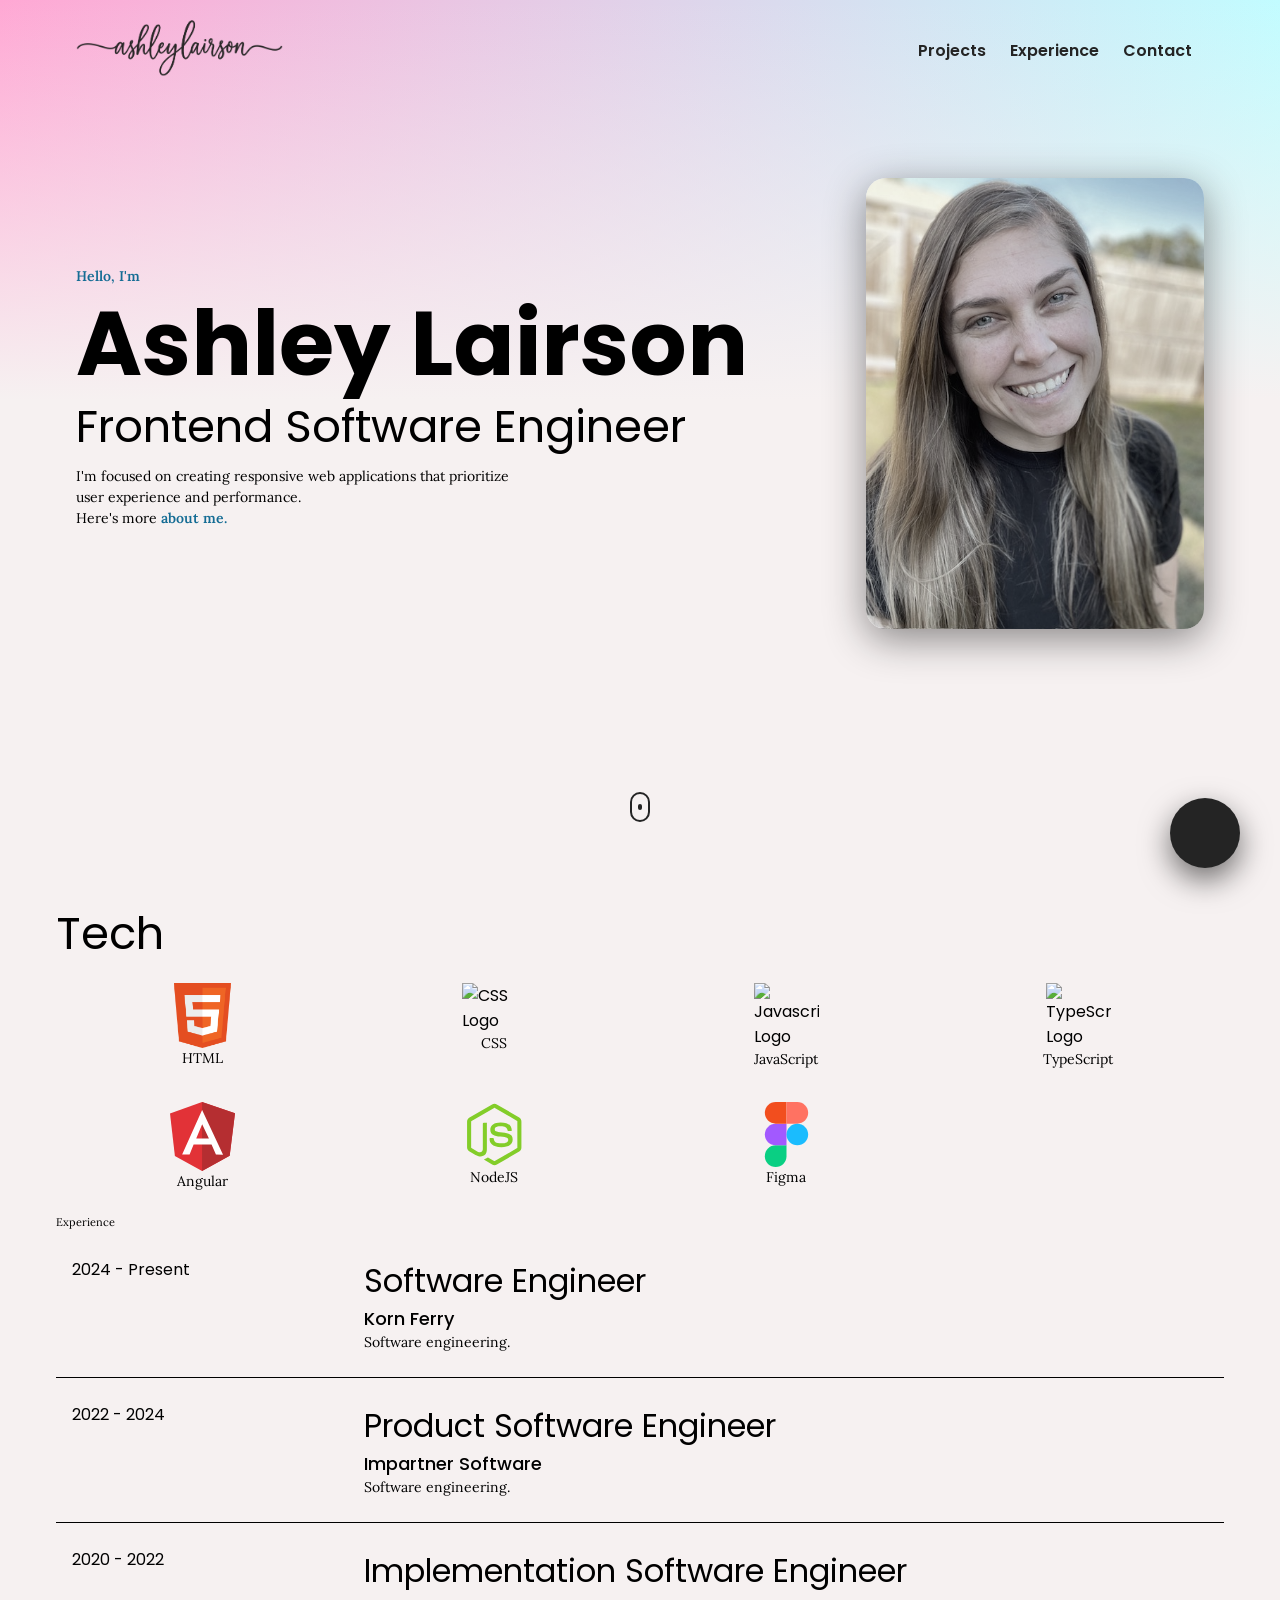
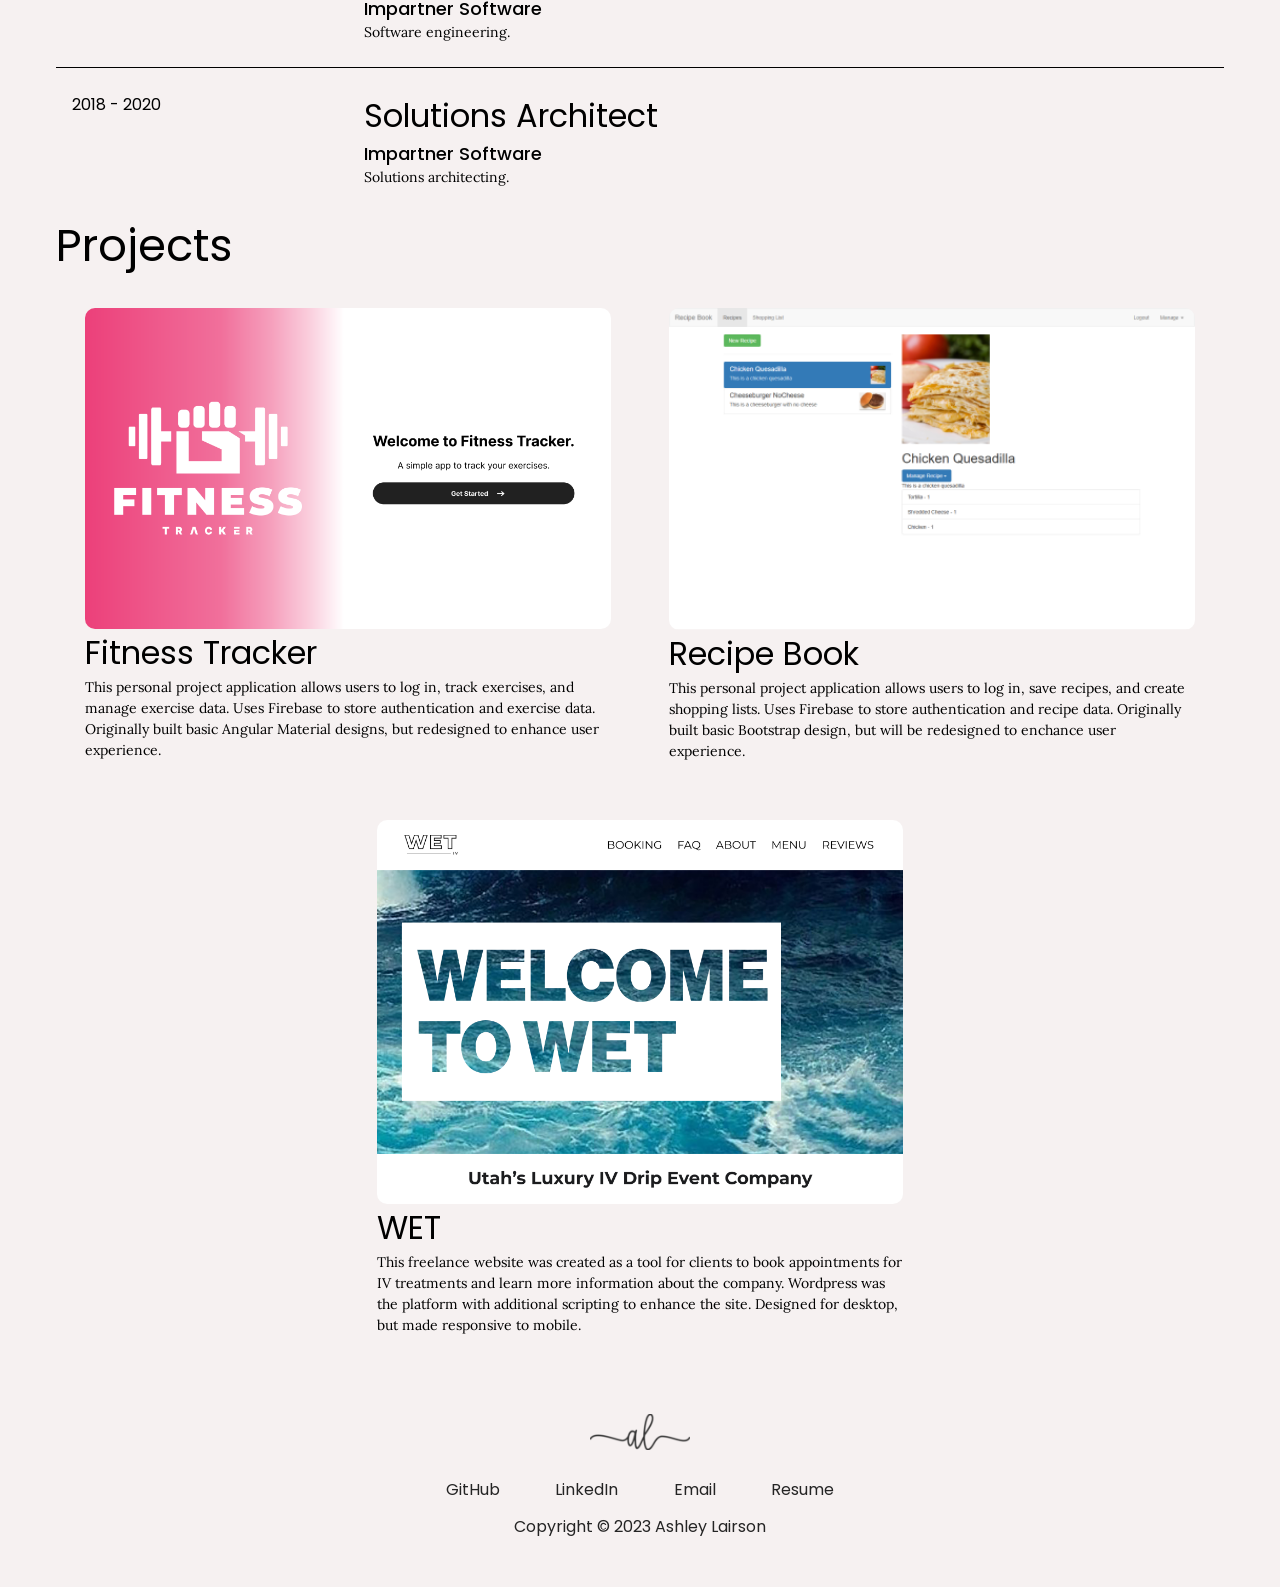
==== index.html @ d8cf0878 "begin portfolio uplift" ====
<!doctype html>
<html lang="en">
  <head>
    <meta charset="UTF-8" />
    <meta name="viewport" content="width=device-width, initial-scale=1.0" />
    <title>Ashley Lairson</title>
    <link rel="stylesheet" href="./styles.css" />
    <link
      rel="stylesheet"
      href="https://unicons.iconscout.com/release/v4.0.8/css/line.css"
    />
    <script
      src="https://kit.fontawesome.com/2bf2d89947.js"
      crossorigin="anonymous"
    ></script>
    <script
      type="text/javascript"
      src="https://cdn.jsdelivr.net/npm/@emailjs/browser@3/dist/email.min.js"
    ></script>
    <script type="text/javascript">
      (function () {
        emailjs.init("33LRvUt1rwZS7izvI");
      })();
    </script>
  </head>
  <body>
    <main>
      <div class="header-gradient">
        <section id="landing-page">
          <nav>
            <figure>
              <img id="personal-logo" src="./assets/ashleylairson.png" alt="" />
            </figure>
            <ul class="nav__link--list">
              <li class="nav__link">
                <a
                  href="#projects"
                  class="nav__link--anchor link__hover-effect link__hover-effect--black"
                  >Projects</a
                >
              </li>
              <li class="nav__link">
                <a
                  href="#experience"
                  class="nav__link--anchor link__hover-effect link__hover-effect--black"
                  >Experience</a
                >
              </li>
              <li class="nav__link">
                <a
                  onclick="toggleModal()"
                  class="nav__link--anchor link__hover-effect link__hover-effect--black"
                  >Contact</a
                >
              </li>
            </ul>
          </nav>
          <header class="header">
            <div class="header__content">
              <span class="pretitle blue">Hello, I'm</span>
              <h1 class="title">Ashley Lairson</h1>
              <h2 class="posttitle">Frontend Software Engineer</h2>
              <p class="header__para">
                I'm focused on creating responsive web applications that
                prioritize user experience and performance.
                <br />
                Here's more
                <span class="blue click" onclick="toggleModal()"
                  >about me.</span
                >
              </p>
              <div class="social__list">
                <a
                  href="https://www.linkedin.com/in/ashley-lairson-8b297965/"
                  class="social__link click"
                  target="_blank"
                >
                  <i class="fab fa-linkedin-in"></i>
                </a>
                <a
                  href="https://github.com/ashlair"
                  class="social__link click"
                  target="_blank"
                >
                  <i class="fab fa-github"></i>
                </a>
                <a
                  href="./assets/resume.pdf"
                  class="social__link click"
                  target="_blank"
                >
                  <i class="fas fa-file-pdf"></i>
                </a>
              </div>
            </div>
            <div class="header__picture">
              <img src="./assets/me.jpg" class="responsive" alt="" />
            </div>
          </header>
          <a href="#">
            <button class="mail__btn click" onclick="toggleModal()">
              <i class="fas fa-envelope"></i>
            </button>
          </a>
          <a href="#projects" class="scroll">
            <div class="scroll__icon click"></div>
          </a>
          <div class="modal">
            <div class="modal__half modal__about">
              <h3 class="modal__title modal__title--about">
                Here's a bit about me
              </h3>
              <h4 class="modal__sub-title modal__sub-title--about">
                Frontend Software Engineer
              </h4>
              <p class="modal__para">
                I am <b class="blue">passionate</b> about creating responsive
                web applications that prioritize
                <b class="blue">user experience</b> and
                <b class="blue">performance</b>.
                <br />
                With a keen understanding of the current web standards and
                practices, I aim to deliver solutions that not only meet but
                <b class="blue">exceed</b> user expectations, ensuring a
                <b class="blue">meaningful</b> digital impact.
              </p>
              <div id="languageContainer" class="language__list"></div>
            </div>
            <div class="modal__half modal__contact">
              <i
                class="fas fa-times modal__exit click"
                onclick="toggleModal()"
              ></i>
              <h3 class="modal__title modal__title--contact">
                Let's have a chat!
              </h3>
              <h4 class="modal__sub-title modal__sub-title--contact">
                I'm currently open to new opportunities.
              </h4>
              <form id="contact__form" onsubmit="contact(event)">
                <div class="form__item">
                  <label class="form__item--label">Name</label>
                  <input class="input" type="text" name="user_name" id="" />
                </div>
                <div class="form__item">
                  <label class="form__item--label">Email</label>
                  <input class="input" type="email" name="user_email" id="" />
                </div>
                <div class="form__item">
                  <label class="form__item--label">Message</label>
                  <textarea class="input" type="text" name="message" id="">
  Write your message</textarea
                  >
                </div>
                <button type="submit" id="contact__submit" class="form__submit">
                  Send
                </button>
              </form>
              <div class="modal__overlay modal__overlay--loading">
                <i class="fas fa-spinner"></i>
              </div>
              <div class="modal__overlay modal__overlay--success">
                Thanks for the message! Looking forward to speaking to you soon.
              </div>
            </div>
          </div>
        </section>
      </div>
        <section id="tech-stack">
          <h2>Tech</h2>
          <div id="tech-grid"></div>
        </section>
        <section id="experience">
          <span class="eyebrow">Experience</span>
          <div id="experience-grid"></div>
        </section>
        <section id="projects">
          <h2>Projects</h2>
          <div id="project-grid"></div>
        </section>
      </div>
    </main>
    <footer>
      <div class="row footer__row">
        <a href="#" class="footer__anchor">
          <figure class="footer__logo">
            <img src="./assets/logo.svg" class="footer__logo--img" alt="" />
          </figure>
          <span class="footer__logo--popper">
            Top
            <i class="fas fa-arrow-up"></i>
          </span>
        </a>
        <div class="footer__social--list">
          <a
            href="https://github.com/ashlair"
            class="footer__social--link link__hover-effect link__hover-effect--black"
            target="_blank"
            >GitHub</a
          >
          <a
            href="https://www.linkedin.com/in/ashley-lairson-8b297965/"
            class="footer__social--link link__hover-effect link__hover-effect--black"
            target="_blank"
            >LinkedIn</a
          >
          <a
            href="mailto:ashleylairson@gmail.com"
            class="footer__social--link link__hover-effect link__hover-effect--black"
            target="_blank"
            >Email</a
          >
          <a
            href="./assets/resume.pdf"
            class="footer__social--link link__hover-effect link__hover-effect--black"
            target="_blank"
            >Resume</a
          >
        </div>
        <div class="footer__copyright">Copyright © 2023 Ashley Lairson</div>
      </div>
    </footer>
    <script src="./index.js"></script>
  </body>
</html>
---- styles.css ----
@import url("https://fonts.googleapis.com/css2?family=Poppins:wght@400;500;600;700&display=swap");
@import url("https://fonts.googleapis.com/css2?family=IBM+Plex+Serif:ital,wght@0,100;0,200;0,300;0,400;0,500;0,600;0,700;1,100;1,200;1,300;1,400;1,500;1,600;1,700&family=Lora:ital,wght@0,400..700;1,400..700&display=swap");

body {
  width: 100%;
  max-width: 1200px;
  min-height: 100vh;
  margin: 0 auto;

  /* Keeps the gradient fixed in the viewport so it doesn't stretch or break when scrolling */
  background-attachment: fixed;
  /* Set the width to 100% and the height to your specific value (e.g., 400px) */
  background-size:
    100% 400px,
    100% 400px;

  /* Prevents the gradient from tiling/repeating down the page */
  background-repeat: no-repeat;
}

main {
  margin: 0 16px;
}

* {
  font-family: "Poppins", sans-serif;
  padding: 0;
  margin: 0;
  box-sizing: border-box;
}

html {
  scroll-behavior: smooth;
}

li {
  list-style: none;
}

h1 {
  font-size: clamp(40px, 7vw, 96px);
}

h2 {
  font-size: clamp(32px, 3.5vw, 48px);
  font-weight: 400;
}

h3 {
  font-size: clamp(24px, 2.5vw, 40px);
  font-weight: 400;
}

h4 {
  font-size: clamp(18px, 1vw, 32px);
  font-weight: 500;
}

p,
span {
  font-family: "Lora", serif;
  line-height: 1.5;
  font-size: clamp(14px, 1vw, 18px);

  &.eyebrow {
    font-size: 11px;
  }
}

a {
  text-decoration: none;
  position: relative;
  transition: opacity 300ms ease;
}

button {
  cursor: pointer;
}

input,
textarea {
  width: 100%;
  background-color: #242424;
  color: #fff;
  outline: none;
  border: 2px solid #c0c4cc;
  border-top: none;
  border-left: none;
  border-right: none;
  height: 40px;
  transition: all 300ms ease;
}

input:hover,
textarea:hover {
  border-color: #dcdfe6;
}

input:focus,
textarea:focus {
  border-color: #146c94;
}

textarea {
  resize: vertical;
  height: 100px;
  margin-top: 8px;
}

label {
  font-size: 14px;
  font-weight: 700;
}

.responsive {
  width: 100%;
  height: auto;
}

/* .header-gradient {
  display: block;
  width: 100%;
  height: 25%;
  background: linear-gradient(to right, blue, green);
  -webkit-mask-image: linear-gradient(
    to bottom,
    rgba(0, 0, 0, 1) 0%,
    rgba(0, 0, 0, 0) 100%
  );
  mask-image: linear-gradient(
    to bottom,
    rgba(0, 0, 0, 1) 0%,
    rgba(0, 0, 0, 0) 100%
  );
} */

.link__hover-effect:after {
  content: "";
  position: absolute;
  height: 3px;
  width: 0;
  bottom: -3px;
  right: 0;
  transition: all 300ms ease;
}

.link__hover-effect--white:after {
  background-color: #fff;
}

.link__hover-effect--black:after {
  background-color: #000;
}

.link__hover-effect:hover:after {
  width: 100%;
  left: 0;
}

nav,
.scroll,
.header {
  opacity: 1;
  visibility: visible;
  transition: all 600ms 400ms;
}

.modal--open nav,
.modal--open .scroll,
.modal--open .header,
.modal--open #projects,
.modal--open footer {
  opacity: 0;
  visibility: hidden;
  transition: all 400ms;
}

.flex {
  display: flex;
}

.flex-1 {
  flex: 1;
}

.container {
  padding: 50px 0;
}

.section__title {
  margin-bottom: 60px;
}

.click {
  transition: all 300ms ease;
  cursor: pointer;
}

.click:hover {
  transform: scale(1.1);
}

.click:active {
  transform: scale(0.8);
}

.pretitle {
  text-align: left;
  line-height: 1;
}

.title {
  text-align: left;
  line-height: 1;
}

.posttitle {
  text-align: left;
  line-height: 1;
  filter: brightness(80%);
}

.blue {
  font-weight: 600;
  color: #146c94;
}

/* LANDING PAGE */

#landing-page {
  min-height: 100vh;
  display: flex;
  flex-direction: column;
  padding: 0 20px;
}

.header {
  display: flex;
  margin: auto 0;
  z-index: 1;
}

.header__para,
.header__para > span {
  max-width: 450px;
}

.header__content {
  display: flex;
  flex-direction: column;
  justify-content: center;
  gap: 16px;
  width: 70%;
}

.header__picture {
  width: 30%;
  filter: grayscale(60%);
  align-content: center;
}

.header__picture > img {
  border-radius: 20px;
  box-shadow: 0 10px 40px rgba(0, 0, 0, 0.45);
}

.social__list {
  display: flex;
  gap: 16px;
}

.social__link {
  color: #146c94;
  font-size: 18px;
}

.mail__btn {
  width: 70px;
  height: 70px;
  font-size: 32px;
  border-radius: 50%;
  border: none;
  background-color: #242424;
  color: #fff;
  position: fixed;
  bottom: 32px;
  right: 40px;
  z-index: 100;
  box-shadow: 0 12px 30px 0 rgb(0, 0, 0, 0.55);
}

.scroll {
  display: flex;
  justify-content: center;
  align-items: flex-end;
  margin: auto;
}

.scroll__icon {
  width: 20px;
  height: 30px;
  border: 2px solid #242424;
  border-radius: 24px;
  display: flex;
  align-items: center;
  justify-content: center;
}

.scroll__icon:after {
  content: "";
  width: 4px;
  height: 6px;
  background-color: #242424;
  border-radius: 2px;
  animation: scroll 1000ms infinite alternate-reverse;
}

@keyframes scroll {
  0% {
    transform: translateY(3px);
  }
  100% {
    transform: translateY(-3px);
  }
}

/* NAVIGATION BAR */

nav {
  display: flex;
  justify-content: space-between;
  align-items: center;
  height: 100px;
}

#personal-logo {
  width: auto;
  height: 75px;
}

.nav__link {
  margin: 0 12px;
}

.nav__link--list {
  display: flex;
}

.nav__link--anchor {
  font-size: 16px;
  color: #242424;
  font-weight: 600;
}

.fa-adjust {
  font-size: 20px;
}

/* MODAL */

.modal {
  position: absolute;
  top: 50%;
  left: 50%;
  transform: translate(-50%, -50%);
  width: 90%;
  max-width: 1100px;
  height: 700px;
  border-radius: 20px;
  overflow: hidden;
  display: flex;
  visibility: hidden;
  z-index: -1;
  transition:
    visibility 1s,
    z-index 1s,
    box-shadow 0.5s ease;
}

.modal--open .modal {
  z-index: 60;
  box-shadow: 0 20px 80px 0 rgba(0, 0, 0, 0.55);
  visibility: visible;
}

.modal__half {
  width: 50%;
  padding: 40px 72px;
  display: flex;
  flex-direction: column;
  justify-content: center;
  position: relative;
  transition: all 300ms ease-in;
}

.modal--open .modal__about,
.modal--open .modal__contact {
  transform: translateX(0%);
}

.modal__about {
  background-color: #f6f1f1;
  transform: translateX(-110%);
}

.modal__contact {
  background-color: #242424;
  color: #fff;
  transform: translateX(110%);
}

.modal__title {
  font-size: 26px;
}

.modal__sub-title {
  margin: 12px 0 24px 0;
  font-size: 14px;
}

.modal__para {
  margin-bottom: 12px;
  line-height: 1.75;
}

.form__item {
  margin-bottom: 20px;
}

.form__submit {
  background-color: #146c94;
  border: 2px solid #146c94;
  color: #fff;
  font-size: 20px;
  font-weight: 700;
  width: 100%;
  max-width: 240px;
  padding: 8px 20px;
  transition: all 300ms ease;
}

.form__submit:hover {
  border-color: #fff;
  background-color: transparent;
}

.form__submit:active {
  border-color: #146c94;
  color: #146c94;
}

.modal__overlay {
  position: absolute;
  top: 0;
  left: 0;
  width: 100%;
  height: 100%;
  display: none;
  align-items: center;
  justify-content: center;
  z-index: -1;
}

.modal__overlay--loading {
  background-color: #242424;
  font-size: 80px;
}

.modal__overlay--success {
  background-color: #4bb543;
  font-size: 40px;
  font-weight: 700;
  text-align: center;
  padding: 28px;
}

.modal__overlay--visible {
  z-index: 1;
  display: flex;
}

.fa-spinner {
  animation: spinner 750ms infinite linear;
}

@keyframes spinner {
  0% {
    transform: rotate(0);
  }
  100% {
    transform: rotate(360deg);
  }
}

.modal__exit {
  position: absolute;
  top: 30px;
  right: 40px;
  color: #fff;
  font-size: 36px;
  z-index: 100;
}

/* TECH STACK */
#tech-grid {
  display: flex;
  flex-wrap: wrap;

  > figure {
    > img {
      width: 25%;
    }
  }
}

/* EXPERIENCE */
#experience-grid {
  > div {
    display: grid;
    grid-template-columns: 1fr 3fr;
    border-bottom: 1px solid #000;
    padding: 24px 0;

    &:last-child {
      border-bottom: none;
    }

    > #experience-dates {
      display: flex;
      margin: 0 16px;
    }

    > #experience-text {
      margin: 0 16px;
    }
  }
}

/* PROJECTS */
#project-grid {
  display: flex;
  flex-wrap: wrap;

  > div {
    display: flex;
    flex-wrap: wrap;
    width: 45%;
    margin: 2.5% auto;
    > img {
      width: 100%;
      border-radius: 10px;
    }
  }
}

/* LANGUAGES */

.language {
  width: 25%;
  padding: 16px;
  position: relative;
  display: flex;
  flex-direction: column;
  align-items: center;
  transition: all 300ms ease;
}

.language:hover {
  filter: brightness(80%);
  transform: scale(0.9);
}

/*classes not in use, saving for styles
.language__name {
  position: absolute;
  bottom: -10px;
  transform: scale(0);
  transition: all 300ms ease;
}
.language:hover .language__name {
  transform: scale(1);
}

/* PROJECTS */
/*
#projects {
  padding: 0 20px;
}

.project__list {
  display: flex;
  flex-wrap: wrap;
  justify-content: space-between;
}

.project {
  width: 47%;
  margin-bottom: 64px;
}

.project:last-child {
  margin-bottom: 1%;
}

.project__img {
  width: 100%;
  transition: all 500ms ease;
  max-height: 319px;
}

.project__wrapper {
  display: flex;
  box-shadow: 0 10px 40px rgba(0, 0, 0, 0.45);
  border-radius: 20px;
  overflow: hidden;
  position: relative;
}

.project__wrapper:before {
  content: "";
  position: absolute;
  top: 0;
  left: 0;
  height: 100%;
  width: 100%;
  background-color: #1c1d25;
  opacity: 0;
  transition: opacity 450ms ease;
  z-index: 2;
  transform: translateY(100%);
}

.project:hover .project__wrapper:before {
  transform: translateY(0);
  opacity: 0.8;
}

.project:hover .project__img {
  transform: scale(1.07);
  filter: blur(5px);
}

.project:hover .project__description {
  opacity: 1;
  transform: translateY(-50%);
}

.project__description {
  position: absolute;
  top: 50%;
  left: 0;
  transform: translateY(100%);
  max-width: 550px;
  padding: 0 30px;
  z-index: 3;
  opacity: 0;
  transition:
    transform 450ms,
    opacity 300ms;
}

.project__description--para {
  margin: 16px 0;
}

.project__description--links {
  font-size: clamp(14px, 1.5vw, 18px);
  display: flex;
  gap: 16px;
}

.project__description--title,
.project__description--sub-title,
.project__description--para,
.project__description--link {
  text-align: left;
  color: #fff;
}

/* FOOTER */

footer {
  position: relative;
}

.footer__social--list {
  width: 100%;
  max-width: 500px;
  display: flex;
  justify-content: space-evenly;
  margin-bottom: 1%;
}

.footer__row {
  display: flex;
  flex-direction: column;
  align-items: center;
  justify-content: center;
  padding: 4% 0;
}

.footer__logo--img {
  width: 100px;
  height: auto;
}

.footer__social--link,
.footer__copyright,
.footer__logo--popper {
  color: #242424;
}

.footer__logo--popper {
  position: absolute;
  right: 0;
  top: 30px;
  font-weight: 700;
  opacity: 0;
  transition: all 300ms ease;
}

.footer__anchor {
  position: relative;
  margin-bottom: 20px;
}

.footer__anchor:hover .footer__logo--popper {
  transform: translateX(60px);
  opacity: 1;
}

@media (prefers-color-scheme: light) {
  body {
    background-image:
      linear-gradient(
        to bottom,
        rgba(246, 241, 241, 0) 0%,
        rgba(246, 241, 241, 1) 100%
      ),
      linear-gradient(to right, #ffa8d4, #c2fcff);
    background-color: #f6f1f1;
  }
}

@media (prefers-color-scheme: dark) {
  body {
    background-image:
      linear-gradient(
        to bottom,
        rgba(36, 36, 36, 0.5) 0%,
        rgba(36, 36, 36, 1) 100%
      ),
      linear-gradient(to right, #ff007f, #00f2fe);
    background-color: #242424;
    color: white;
  }
  .nav__link--anchor {
    color: white;
  }
  #personal-logo,
  .footer__logo--img {
    filter: invert(1);
  }
  .scroll__icon {
    border-color: white;
  }
  .scroll__icon:after,
  .link__hover-effect--black:after {
    background-color: white;
  }
  .mail__btn {
    background-color: white;
    color: #242424;
  }
  .blue {
    color: #53b9e8;
  }
  .social__link {
    color: #53b9e8;
  }
}

/* Larger tablets */
@media (max-width: 1024px) {
  body {
    max-height: 100vh;
  }
  #landing-page {
    min-height: auto;
  }
  .modal {
    top: 25%;
    left: 5%;
    transform: none;
    height: auto;
  }
  .mail_btn {
    bottom: 50px;
  }
  .scroll {
    display: none;
  }
  .container {
    padding: 1% 0 0 0;
  }
  .section__title {
    margin-bottom: 16px;
  }
  .project {
    width: 47%;
    margin-bottom: 36px;
  }
  .footer__row {
    padding: 1% 0 0 0;
  }
  .footer__anchor {
    margin-bottom: 1%;
  }
  .footer__logo--popper {
    display: none;
  }
}

/* Small phones, tablets, large smart phones */
@media (max-width: 768px) {
  body {
    overflow: hidden;
  }
  nav {
    height: auto;
    padding: 1% 0;
  }
  .modal {
    top: 10%;
  }
  .modal__half {
    padding: 32px;
  }
  .header {
    gap: 16px;
  }
  .header__picture {
    display: flex;
  }
  .project__description--para {
    display: none;
  }
}

/* Small phones */
@media (max-width: 524px) {
  body {
    overflow: auto;
  }
  #personal-logo {
    height: 40px;
  }
  #landing-page {
    margin-bottom: 24px;
  }
  .pretitle,
  .title,
  .posttitle {
    margin-bottom: 8px;
  }
  .header {
    flex-direction: column-reverse;
    align-items: center;
  }
  .header__content {
    width: 100%;
  }
  .header__picture {
    margin-bottom: 16px;
    width: 100%;
  }
  .header__picture > img {
    border-radius: 20px;
    box-shadow: 0 10px 20px rgba(0, 0, 0, 0.45);
  }
  .mail__btn {
    width: 48px;
    height: 48px;
    font-size: 24px;
    bottom: 56px;
    right: 16px;
  }
  .nav__link:first-child {
    display: none;
  }
  .project {
    width: 100%;
    margin-bottom: 24px;
  }
  .project:last-child {
    margin-bottom: 24px;
  }
  .project__wrapper {
    box-shadow: 0 10px 20px rgba(0, 0, 0, 0.45);
  }
  .project__description--para {
    display: none;
  }
  .project__description {
    left: 0;
    padding: 16px;
    width: 100%;
    text-align: center;
  }
  .project__description--sub-title {
    margin-bottom: 8px;
    font-weight: 500;
  }
  .modal__half {
    padding: 40px;
  }
}
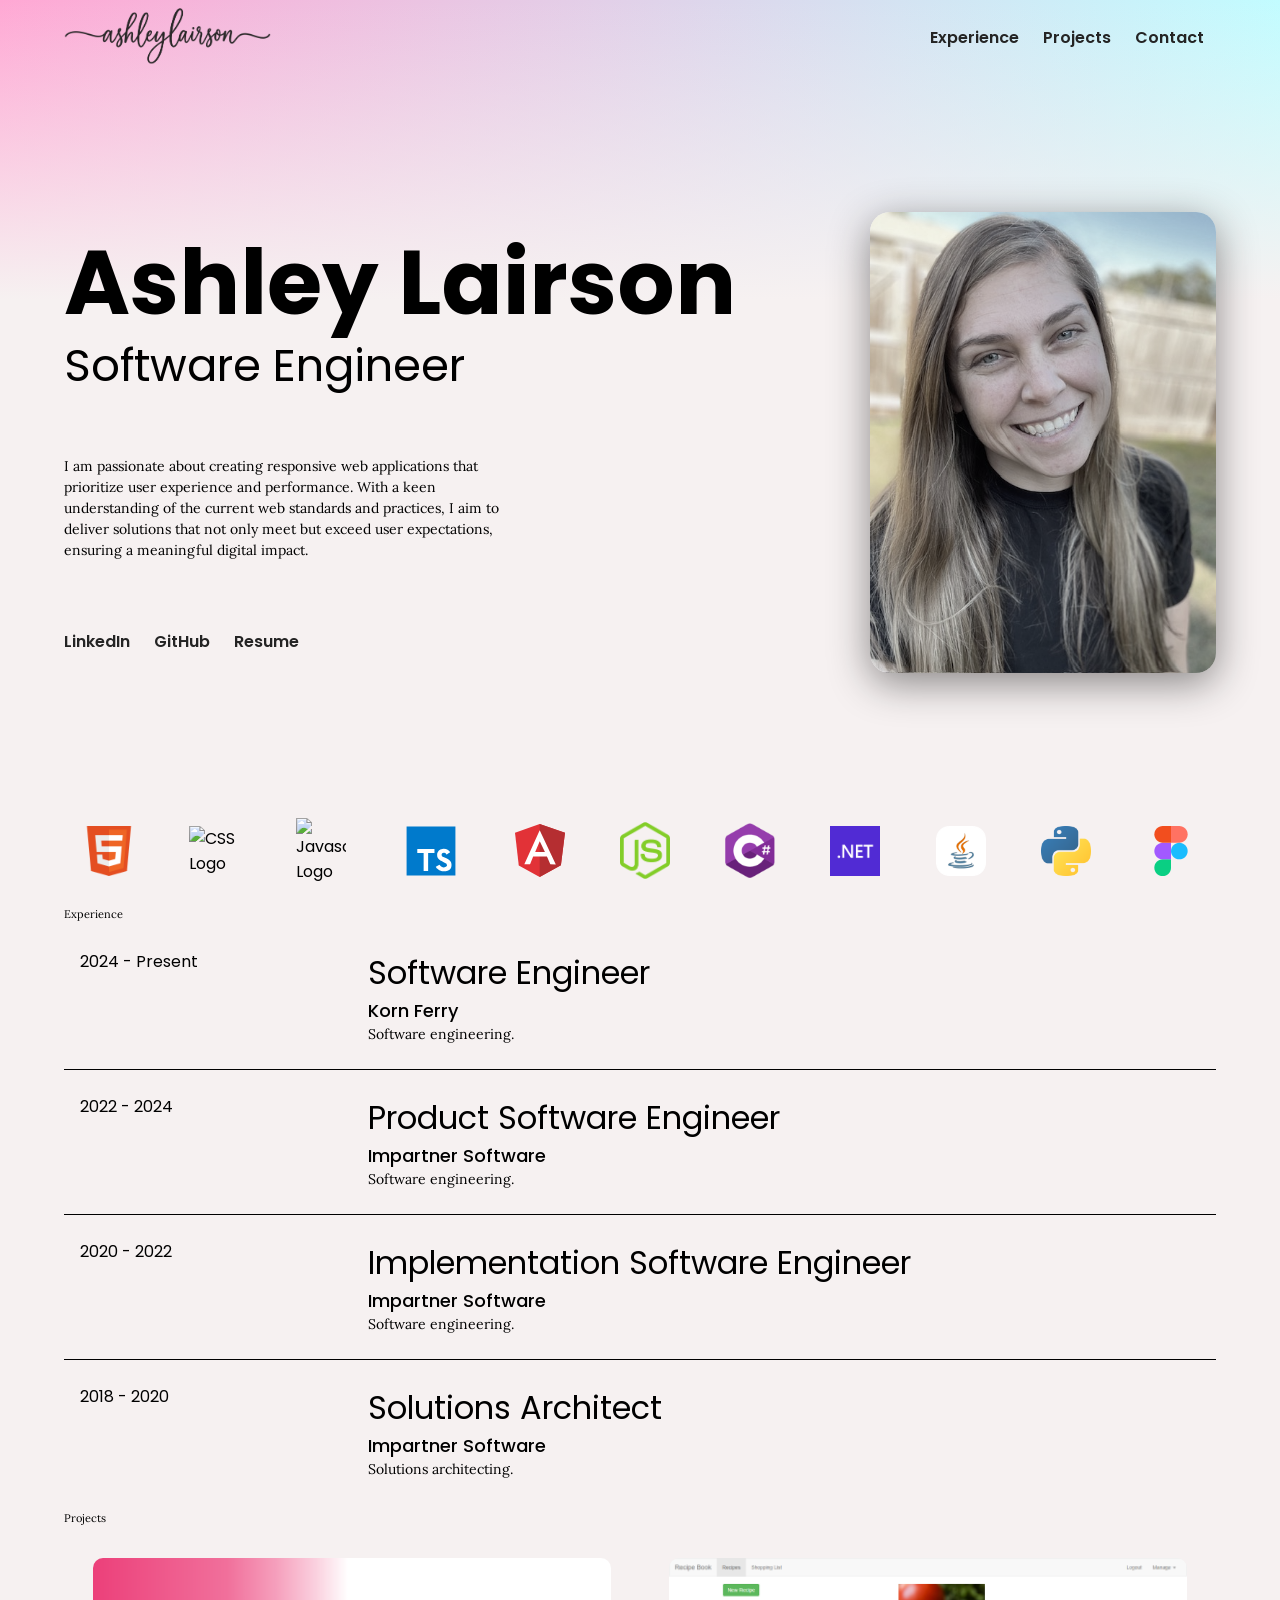
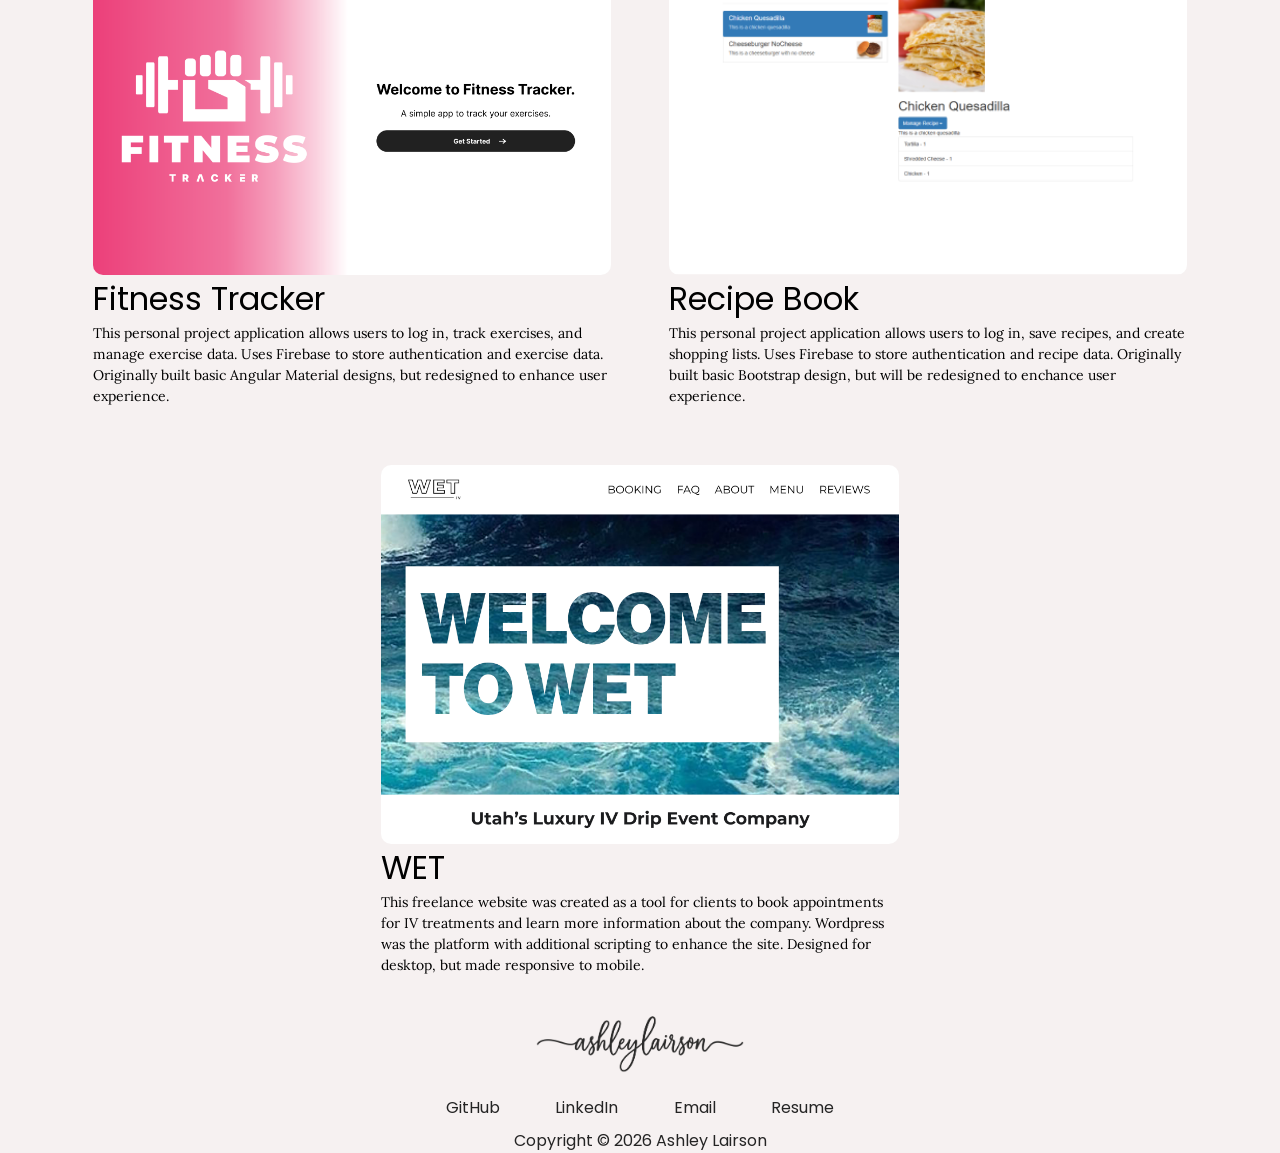
==== commit 6c65756b: "some more changes" ====
--- a/index.html
+++ b/index.html
@@ -34,16 +34,16 @@
             <ul class="nav__link--list">
               <li class="nav__link">
                 <a
+                  href="#experience"
+                  class="nav__link--anchor link__hover-effect link__hover-effect--black"
+                  >Experience</a
+                >
+              </li>
+              <li class="nav__link">
+                <a
                   href="#projects"
                   class="nav__link--anchor link__hover-effect link__hover-effect--black"
                   >Projects</a
-                >
-              </li>
-              <li class="nav__link">
-                <a
-                  href="#experience"
-                  class="nav__link--anchor link__hover-effect link__hover-effect--black"
-                  >Experience</a
                 >
               </li>
               <li class="nav__link">
@@ -57,39 +57,38 @@
           </nav>
           <header class="header">
             <div class="header__content">
-              <span class="pretitle blue">Hello, I'm</span>
-              <h1 class="title">Ashley Lairson</h1>
-              <h2 class="posttitle">Frontend Software Engineer</h2>
+              <div class="header__titles">
+                <h1 class="title">Ashley Lairson</h1>
+                <h2 class="posttitle">Software Engineer</h2>
+              </div>
               <p class="header__para">
-                I'm focused on creating responsive web applications that
-                prioritize user experience and performance.
-                <br />
-                Here's more
-                <span class="blue click" onclick="toggleModal()"
-                  >about me.</span
-                >
+                I am passionate about creating responsive web applications 
+                that prioritize user experience and performance.
+                With a keen understanding of the current web standards 
+                and practices, I aim to deliver solutions that not only meet 
+                but exceed user expectations, ensuring a meaningful digital impact.
               </p>
               <div class="social__list">
                 <a
                   href="https://www.linkedin.com/in/ashley-lairson-8b297965/"
-                  class="social__link click"
+                  class="social__link link__hover-effect link__hover-effect--black click"
                   target="_blank"
                 >
-                  <i class="fab fa-linkedin-in"></i>
+                  LinkedIn
                 </a>
                 <a
                   href="https://github.com/ashlair"
-                  class="social__link click"
+                  class="social__link link__hover-effect link__hover-effect--black click"
                   target="_blank"
                 >
-                  <i class="fab fa-github"></i>
+                  GitHub
                 </a>
                 <a
                   href="./assets/resume.pdf"
-                  class="social__link click"
+                  class="social__link link__hover-effect link__hover-effect--black click"
                   target="_blank"
                 >
-                  <i class="fas fa-file-pdf"></i>
+                  Resume
                 </a>
               </div>
             </div>
@@ -97,14 +96,9 @@
               <img src="./assets/me.jpg" class="responsive" alt="" />
             </div>
           </header>
-          <a href="#">
-            <button class="mail__btn click" onclick="toggleModal()">
-              <i class="fas fa-envelope"></i>
-            </button>
-          </a>
-          <a href="#projects" class="scroll">
-            <div class="scroll__icon click"></div>
-          </a>
+          <div id="tech-stack">
+            <div id="tech-grid"></div>
+          </div>
           <div class="modal">
             <div class="modal__half modal__about">
               <h3 class="modal__title modal__title--about">
@@ -166,16 +160,12 @@
           </div>
         </section>
       </div>
-        <section id="tech-stack">
-          <h2>Tech</h2>
-          <div id="tech-grid"></div>
-        </section>
         <section id="experience">
           <span class="eyebrow">Experience</span>
           <div id="experience-grid"></div>
         </section>
         <section id="projects">
-          <h2>Projects</h2>
+          <span class="eyebrow">Projects</span>
           <div id="project-grid"></div>
         </section>
       </div>
@@ -184,7 +174,7 @@
       <div class="row footer__row">
         <a href="#" class="footer__anchor">
           <figure class="footer__logo">
-            <img src="./assets/logo.svg" class="footer__logo--img" alt="" />
+            <img src="./assets/ashleylairson.png" class="footer__logo--img" alt="" />
           </figure>
           <span class="footer__logo--popper">
             Top
@@ -217,7 +207,7 @@
             >Resume</a
           >
         </div>
-        <div class="footer__copyright">Copyright © 2023 Ashley Lairson</div>
+        <div class="footer__copyright">Copyright © 2026 Ashley Lairson</div>
       </div>
     </footer>
     <script src="./index.js"></script>
--- a/styles.css
+++ b/styles.css
@@ -7,19 +7,16 @@
   min-height: 100vh;
   margin: 0 auto;
 
-  /* Keeps the gradient fixed in the viewport so it doesn't stretch or break when scrolling */
+  /* gradient position*/
   background-attachment: fixed;
-  /* Set the width to 100% and the height to your specific value (e.g., 400px) */
   background-size:
-    100% 400px,
-    100% 400px;
-
-  /* Prevents the gradient from tiling/repeating down the page */
+    100% 300px,
+    100% 300px;
   background-repeat: no-repeat;
 }
 
 main {
-  margin: 0 16px;
+  margin: 0 24px;
 }
 
 * {
@@ -62,7 +59,8 @@
   line-height: 1.5;
   font-size: clamp(14px, 1vw, 18px);
 
-  &.eyebrow {
+  &.eyebrow,
+  &.tech {
     font-size: 11px;
   }
 }
@@ -196,10 +194,6 @@
   cursor: pointer;
 }
 
-.click:hover {
-  transform: scale(1.1);
-}
-
 .click:active {
   transform: scale(0.8);
 }
@@ -231,7 +225,7 @@
   min-height: 100vh;
   display: flex;
   flex-direction: column;
-  padding: 0 20px;
+  gap: 16px;
 }
 
 .header {
@@ -248,9 +242,19 @@
 .header__content {
   display: flex;
   flex-direction: column;
-  justify-content: center;
+  justify-content: space-around;
   gap: 16px;
   width: 70%;
+}
+
+.header__titles {
+  display: flex;
+  flex-direction: column;
+  gap: 16px;
+}
+
+.header__img {
+  width: 600px;
 }
 
 .header__picture {
@@ -266,12 +270,7 @@
 
 .social__list {
   display: flex;
-  gap: 16px;
-}
-
-.social__link {
-  color: #146c94;
-  font-size: 18px;
+  gap: 24px;
 }
 
 .mail__btn {
@@ -330,7 +329,7 @@
   display: flex;
   justify-content: space-between;
   align-items: center;
-  height: 100px;
+  height: 75px;
 }
 
 #personal-logo {
@@ -346,7 +345,8 @@
   display: flex;
 }
 
-.nav__link--anchor {
+.nav__link--anchor,
+.social__link {
   font-size: 16px;
   color: #242424;
   font-weight: 600;
@@ -505,10 +505,36 @@
 #tech-grid {
   display: flex;
   flex-wrap: wrap;
+  justify-content: space-around;
+  gap: 16px;
 
   > figure {
+    display: flex;
+    flex-direction: column;
+    justify-content: center;
+    align-items: center;
+
+    &:hover {
+      filter: brightness(80%);
+      justify-content: space-around;
+
+      > img {
+        transform: scale(0.75);
+      }
+
+      > span {
+        transform: scale(1);
+      }
+    }
+
     > img {
-      width: 25%;
+      width: 50px;
+      transition: all 300ms ease;
+    }
+
+    > span {
+      transform: scale(0);
+      transition: all 300ms ease;
     }
   }
 }
@@ -551,34 +577,6 @@
       border-radius: 10px;
     }
   }
-}
-
-/* LANGUAGES */
-
-.language {
-  width: 25%;
-  padding: 16px;
-  position: relative;
-  display: flex;
-  flex-direction: column;
-  align-items: center;
-  transition: all 300ms ease;
-}
-
-.language:hover {
-  filter: brightness(80%);
-  transform: scale(0.9);
-}
-
-/*classes not in use, saving for styles
-.language__name {
-  position: absolute;
-  bottom: -10px;
-  transform: scale(0);
-  transition: all 300ms ease;
-}
-.language:hover .language__name {
-  transform: scale(1);
 }
 
 /* PROJECTS */
@@ -688,20 +686,18 @@
   max-width: 500px;
   display: flex;
   justify-content: space-evenly;
-  margin-bottom: 1%;
 }
 
 .footer__row {
   display: flex;
   flex-direction: column;
+  gap: 8px;
   align-items: center;
   justify-content: center;
-  padding: 4% 0;
 }
 
 .footer__logo--img {
-  width: 100px;
-  height: auto;
+  height: 75px;
 }
 
 .footer__social--link,
@@ -721,7 +717,6 @@
 
 .footer__anchor {
   position: relative;
-  margin-bottom: 20px;
 }
 
 .footer__anchor:hover .footer__logo--popper {
@@ -754,39 +749,47 @@
     background-color: #242424;
     color: white;
   }
-  .nav__link--anchor {
+  .nav__link--anchor,
+  .social__link,
+  .footer__social--link,
+  .footer__copyright {
     color: white;
   }
   #personal-logo,
   .footer__logo--img {
     filter: invert(1);
   }
-  .scroll__icon {
-    border-color: white;
-  }
-  .scroll__icon:after,
   .link__hover-effect--black:after {
     background-color: white;
   }
-  .mail__btn {
-    background-color: white;
-    color: #242424;
-  }
-  .blue {
-    color: #53b9e8;
-  }
-  .social__link {
-    color: #53b9e8;
+  #experience-grid {
+    > div {
+      border-bottom: 1px solid rgba(255, 255, 255, 0.45);
+    }
   }
 }
 
 /* Larger tablets */
-@media (max-width: 1024px) {
+@media (max-width: 1032px) {
   body {
     max-height: 100vh;
   }
   #landing-page {
     min-height: auto;
+
+    #tech-grid {
+      > figure {
+        &:hover {
+          > img {
+            transform: scale(0.8);
+          }
+        }
+
+        > img {
+          width: 36px;
+        }
+      }
+    }
   }
   .modal {
     top: 25%;
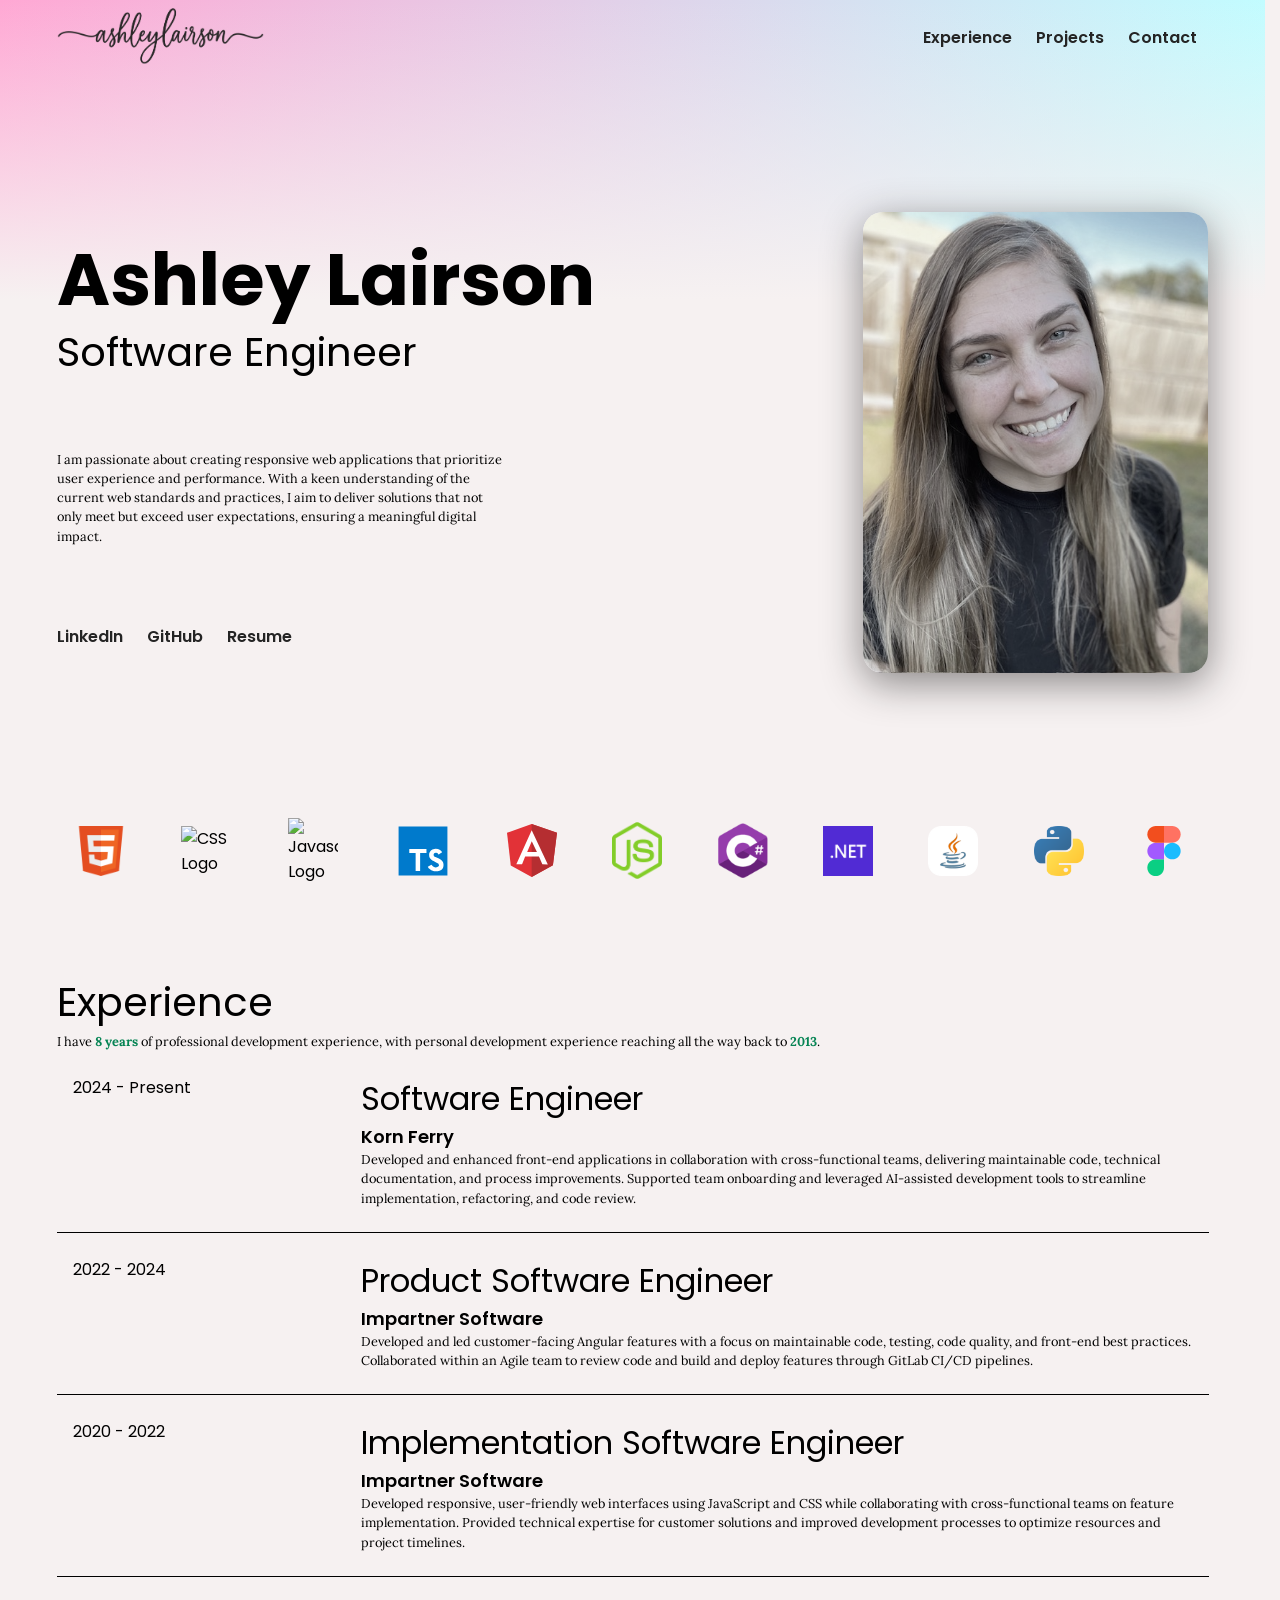
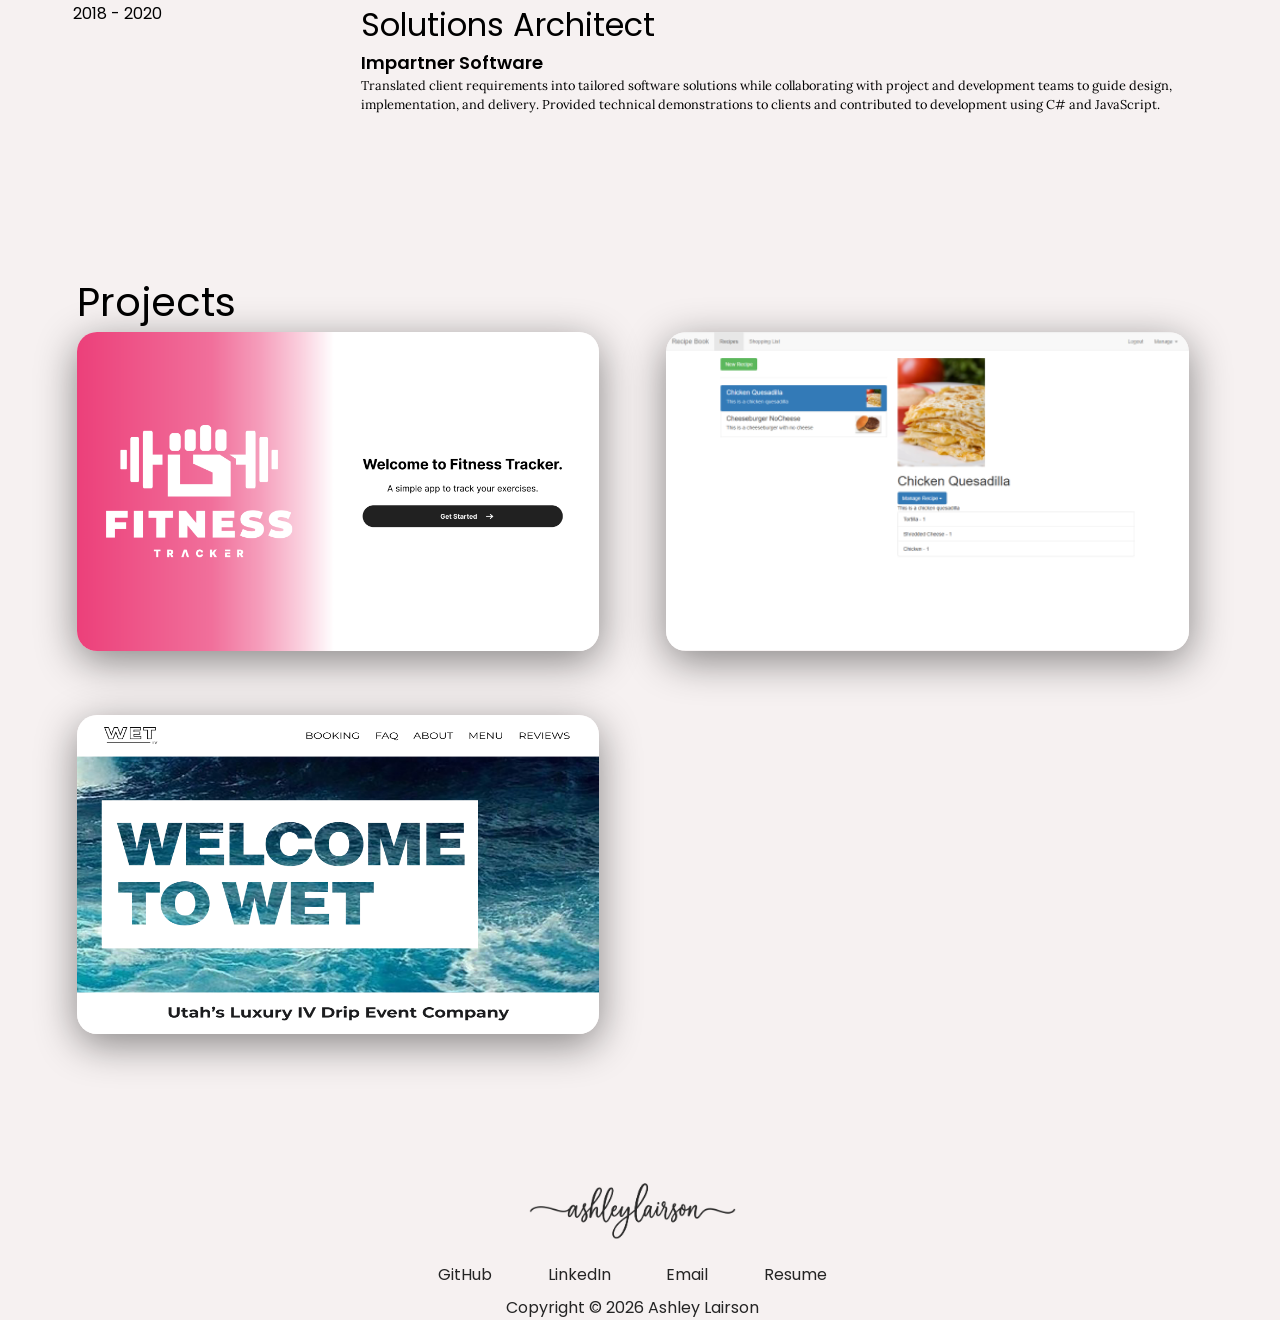
==== commit ed850aba: "finish basic changes" ====
--- a/index.html
+++ b/index.html
@@ -100,27 +100,6 @@
             <div id="tech-grid"></div>
           </div>
           <div class="modal">
-            <div class="modal__half modal__about">
-              <h3 class="modal__title modal__title--about">
-                Here's a bit about me
-              </h3>
-              <h4 class="modal__sub-title modal__sub-title--about">
-                Frontend Software Engineer
-              </h4>
-              <p class="modal__para">
-                I am <b class="blue">passionate</b> about creating responsive
-                web applications that prioritize
-                <b class="blue">user experience</b> and
-                <b class="blue">performance</b>.
-                <br />
-                With a keen understanding of the current web standards and
-                practices, I aim to deliver solutions that not only meet but
-                <b class="blue">exceed</b> user expectations, ensuring a
-                <b class="blue">meaningful</b> digital impact.
-              </p>
-              <div id="languageContainer" class="language__list"></div>
-            </div>
-            <div class="modal__half modal__contact">
               <i
                 class="fas fa-times modal__exit click"
                 onclick="toggleModal()"
@@ -156,17 +135,21 @@
               <div class="modal__overlay modal__overlay--success">
                 Thanks for the message! Looking forward to speaking to you soon.
               </div>
-            </div>
           </div>
         </section>
       </div>
         <section id="experience">
-          <span class="eyebrow">Experience</span>
+          <h2>Experience</h2>
+          <p>
+            I have <span id="years-experience" class="year"></span> of professional
+            development experience, with personal development experience
+            reaching all the way back to <span id="personal-start-year" class="year">2013</span>.
+          </p>
           <div id="experience-grid"></div>
         </section>
         <section id="projects">
-          <span class="eyebrow">Projects</span>
-          <div id="project-grid"></div>
+          <h2>Projects</h2>
+          <div id="project-grid" class="project__list"></div>
         </section>
       </div>
     </main>
@@ -176,10 +159,6 @@
           <figure class="footer__logo">
             <img src="./assets/ashleylairson.png" class="footer__logo--img" alt="" />
           </figure>
-          <span class="footer__logo--popper">
-            Top
-            <i class="fas fa-arrow-up"></i>
-          </span>
         </a>
         <div class="footer__social--list">
           <a
@@ -210,6 +189,14 @@
         <div class="footer__copyright">Copyright © 2026 Ashley Lairson</div>
       </div>
     </footer>
+    <button
+      id="back-to-top"
+      class="back-to-top"
+      aria-label="Back to top"
+      onclick="scrollToTop()"
+    >
+      <i class="fas fa-arrow-up"></i>
+    </button>
     <script src="./index.js"></script>
   </body>
 </html>
--- a/styles.css
+++ b/styles.css
@@ -35,31 +35,30 @@
 }
 
 h1 {
-  font-size: clamp(40px, 7vw, 96px);
+  font-size: clamp(40px, 7vw, 72px);
 }
 
 h2 {
-  font-size: clamp(32px, 3.5vw, 48px);
+  font-size: clamp(32px, 3.5vw, 40px);
   font-weight: 400;
 }
 
 h3 {
-  font-size: clamp(24px, 2.5vw, 40px);
+  font-size: clamp(24px, 2.5vw, 32px);
   font-weight: 400;
 }
 
 h4 {
   font-size: clamp(18px, 1vw, 32px);
-  font-weight: 500;
+  font-weight: 600;
 }
 
 p,
 span {
   font-family: "Lora", serif;
   line-height: 1.5;
-  font-size: clamp(14px, 1vw, 18px);
-
-  &.eyebrow,
+  font-size: clamp(12px, 1vw, 16px);
+
   &.tech {
     font-size: 11px;
   }
@@ -96,7 +95,7 @@
 
 input:focus,
 textarea:focus {
-  border-color: #146c94;
+  border-color: #068454;
 }
 
 textarea {
@@ -114,23 +113,6 @@
   width: 100%;
   height: auto;
 }
-
-/* .header-gradient {
-  display: block;
-  width: 100%;
-  height: 25%;
-  background: linear-gradient(to right, blue, green);
-  -webkit-mask-image: linear-gradient(
-    to bottom,
-    rgba(0, 0, 0, 1) 0%,
-    rgba(0, 0, 0, 0) 100%
-  );
-  mask-image: linear-gradient(
-    to bottom,
-    rgba(0, 0, 0, 1) 0%,
-    rgba(0, 0, 0, 0) 100%
-  );
-} */
 
 .link__hover-effect:after {
   content: "";
@@ -147,7 +129,7 @@
 }
 
 .link__hover-effect--black:after {
-  background-color: #000;
+  background-color: #242424;
 }
 
 .link__hover-effect:hover:after {
@@ -163,14 +145,75 @@
   transition: all 600ms 400ms;
 }
 
-.modal--open nav,
-.modal--open .scroll,
-.modal--open .header,
-.modal--open #projects,
-.modal--open footer {
+/* modal backdrop: fades the whole page behind the modal */
+body::before {
+  content: "";
+  position: fixed;
+  inset: 0;
+  background-color: rgba(28, 29, 37, 0.6);
+  backdrop-filter: blur(4px);
+  z-index: 50;
   opacity: 0;
   visibility: hidden;
-  transition: all 400ms;
+  transition:
+    opacity 400ms ease,
+    visibility 400ms;
+}
+
+.modal--open::before {
+  opacity: 1;
+  visibility: visible;
+}
+
+/* lock page scroll while the modal is open */
+html {
+  scrollbar-gutter: stable;
+}
+
+body.modal--open {
+  overflow: hidden;
+}
+
+/* BACK TO TOP */
+.back-to-top {
+  position: fixed;
+  bottom: calc(24px + env(safe-area-inset-bottom, 0px));
+  right: 24px;
+  width: 44px;
+  height: 44px;
+  display: flex;
+  align-items: center;
+  justify-content: center;
+  font-size: 18px;
+  border: none;
+  border-radius: 50%;
+  background-color: #068454;
+  color: #fff;
+  box-shadow: 0 6px 20px rgba(0, 0, 0, 0.35);
+  cursor: pointer;
+  z-index: 100;
+  opacity: 0;
+  visibility: hidden;
+  transform: translateY(12px);
+  transition:
+    opacity 300ms ease,
+    transform 300ms ease,
+    visibility 300ms;
+}
+
+.back-to-top--visible {
+  opacity: 1;
+  visibility: visible;
+  transform: translateY(0);
+}
+
+.back-to-top:hover {
+  transform: translateY(-3px);
+}
+
+.modal--open .back-to-top {
+  opacity: 0;
+  visibility: hidden;
 }
 
 .flex {
@@ -214,11 +257,6 @@
   filter: brightness(80%);
 }
 
-.blue {
-  font-weight: 600;
-  color: #146c94;
-}
-
 /* LANDING PAGE */
 
 #landing-page {
@@ -271,21 +309,6 @@
 .social__list {
   display: flex;
   gap: 24px;
-}
-
-.mail__btn {
-  width: 70px;
-  height: 70px;
-  font-size: 32px;
-  border-radius: 50%;
-  border: none;
-  background-color: #242424;
-  color: #fff;
-  position: fixed;
-  bottom: 32px;
-  right: 40px;
-  z-index: 100;
-  box-shadow: 0 12px 30px 0 rgb(0, 0, 0, 0.55);
 }
 
 .scroll {
@@ -359,54 +382,37 @@
 /* MODAL */
 
 .modal {
-  position: absolute;
+  position: fixed;
   top: 50%;
   left: 50%;
-  transform: translate(-50%, -50%);
-  width: 90%;
-  max-width: 1100px;
-  height: 700px;
+  transform: translate(-50%, -50%) scale(0.96);
+  width: calc(100% - 32px);
+  max-width: 560px;
+  max-height: calc(100dvh - 48px);
+  padding: 48px clamp(24px, 6vw, 56px);
   border-radius: 20px;
-  overflow: hidden;
-  display: flex;
-  visibility: hidden;
-  z-index: -1;
-  transition:
-    visibility 1s,
-    z-index 1s,
-    box-shadow 0.5s ease;
-}
-
-.modal--open .modal {
-  z-index: 60;
-  box-shadow: 0 20px 80px 0 rgba(0, 0, 0, 0.55);
-  visibility: visible;
-}
-
-.modal__half {
-  width: 50%;
-  padding: 40px 72px;
-  display: flex;
-  flex-direction: column;
-  justify-content: center;
-  position: relative;
-  transition: all 300ms ease-in;
-}
-
-.modal--open .modal__about,
-.modal--open .modal__contact {
-  transform: translateX(0%);
-}
-
-.modal__about {
-  background-color: #f6f1f1;
-  transform: translateX(-110%);
-}
-
-.modal__contact {
   background-color: #242424;
   color: #fff;
-  transform: translateX(110%);
+  overflow-x: hidden;
+  overflow-y: auto;
+  overscroll-behavior: contain;
+  display: flex;
+  flex-direction: column;
+  z-index: 60;
+  opacity: 0;
+  visibility: hidden;
+  transition:
+    opacity 400ms ease,
+    transform 400ms ease,
+    visibility 400ms,
+    box-shadow 0.5s ease;
+}
+
+.modal--open .modal {
+  opacity: 1;
+  visibility: visible;
+  transform: translate(-50%, -50%) scale(1);
+  box-shadow: 0 20px 80px 0 rgba(0, 0, 0, 0.55);
 }
 
 .modal__title {
@@ -418,18 +424,13 @@
   font-size: 14px;
 }
 
-.modal__para {
-  margin-bottom: 12px;
-  line-height: 1.75;
-}
-
 .form__item {
   margin-bottom: 20px;
 }
 
 .form__submit {
-  background-color: #146c94;
-  border: 2px solid #146c94;
+  background-color: #068454;
+  border: 2px solid #068454;
   color: #fff;
   font-size: 20px;
   font-weight: 700;
@@ -445,8 +446,8 @@
 }
 
 .form__submit:active {
-  border-color: #146c94;
-  color: #146c94;
+  border-color: #068454;
+  color: #068454;
 }
 
 .modal__overlay {
@@ -494,10 +495,10 @@
 
 .modal__exit {
   position: absolute;
-  top: 30px;
-  right: 40px;
+  top: 20px;
+  right: 24px;
   color: #fff;
-  font-size: 36px;
+  font-size: 28px;
   z-index: 100;
 }
 
@@ -537,6 +538,15 @@
       transition: all 300ms ease;
     }
   }
+}
+
+/* SECTIONS */
+.header-gradient,
+#experience,
+#projects {
+  min-height: 100vh;
+  min-height: 100dvh;
+  padding-bottom: clamp(48px, 8vh, 96px);
 }
 
 /* EXPERIENCE */
@@ -562,27 +572,15 @@
   }
 }
 
+.year {
+  font-weight: 700;
+  color: #068454;
+}
+
 /* PROJECTS */
-#project-grid {
-  display: flex;
-  flex-wrap: wrap;
-
-  > div {
-    display: flex;
-    flex-wrap: wrap;
-    width: 45%;
-    margin: 2.5% auto;
-    > img {
-      width: 100%;
-      border-radius: 10px;
-    }
-  }
-}
-
-/* PROJECTS */
-/*
+
 #projects {
-  padding: 0 20px;
+  padding-inline: 20px;
 }
 
 .project__list {
@@ -675,6 +673,15 @@
   color: #fff;
 }
 
+.project__description--link {
+  text-align: left;
+  color: #fff;
+
+  &:hover {
+    color: #068454;
+  }
+}
+
 /* FOOTER */
 
 footer {
@@ -760,12 +767,40 @@
     filter: invert(1);
   }
   .link__hover-effect--black:after {
-    background-color: white;
+    background-color: #f7e86d;
+  }
+  input:focus,
+  textarea:focus {
+    border-color: #f7e86d;
+  }
+  .form__submit {
+      color: #242424;
+      background-color: #f7e86d;
+      border: 2px solid #f7e86d;
+
+      &:hover {
+        color: #fff;
+      }
+      &:active {
+        border-color: #f7e86d;
+        color: #f7e86d;
+      }
+  }
+  .back-to-top {
+    background-color: #f7e86d;
+    color: #000;
+  }
+  .year {
+    color: #f7e86d;
   }
   #experience-grid {
     > div {
       border-bottom: 1px solid rgba(255, 255, 255, 0.45);
     }
+  }
+  .project__description--link {
+  &:hover {
+    color: #f7e86d;
   }
 }
 
@@ -791,15 +826,6 @@
       }
     }
   }
-  .modal {
-    top: 25%;
-    left: 5%;
-    transform: none;
-    height: auto;
-  }
-  .mail_btn {
-    bottom: 50px;
-  }
   .scroll {
     display: none;
   }
@@ -833,12 +859,6 @@
     height: auto;
     padding: 1% 0;
   }
-  .modal {
-    top: 10%;
-  }
-  .modal__half {
-    padding: 32px;
-  }
   .header {
     gap: 16px;
   }
@@ -880,13 +900,6 @@
   .header__picture > img {
     border-radius: 20px;
     box-shadow: 0 10px 20px rgba(0, 0, 0, 0.45);
-  }
-  .mail__btn {
-    width: 48px;
-    height: 48px;
-    font-size: 24px;
-    bottom: 56px;
-    right: 16px;
   }
   .nav__link:first-child {
     display: none;
@@ -914,7 +927,4 @@
     margin-bottom: 8px;
     font-weight: 500;
   }
-  .modal__half {
-    padding: 40px;
-  }
-}
+}
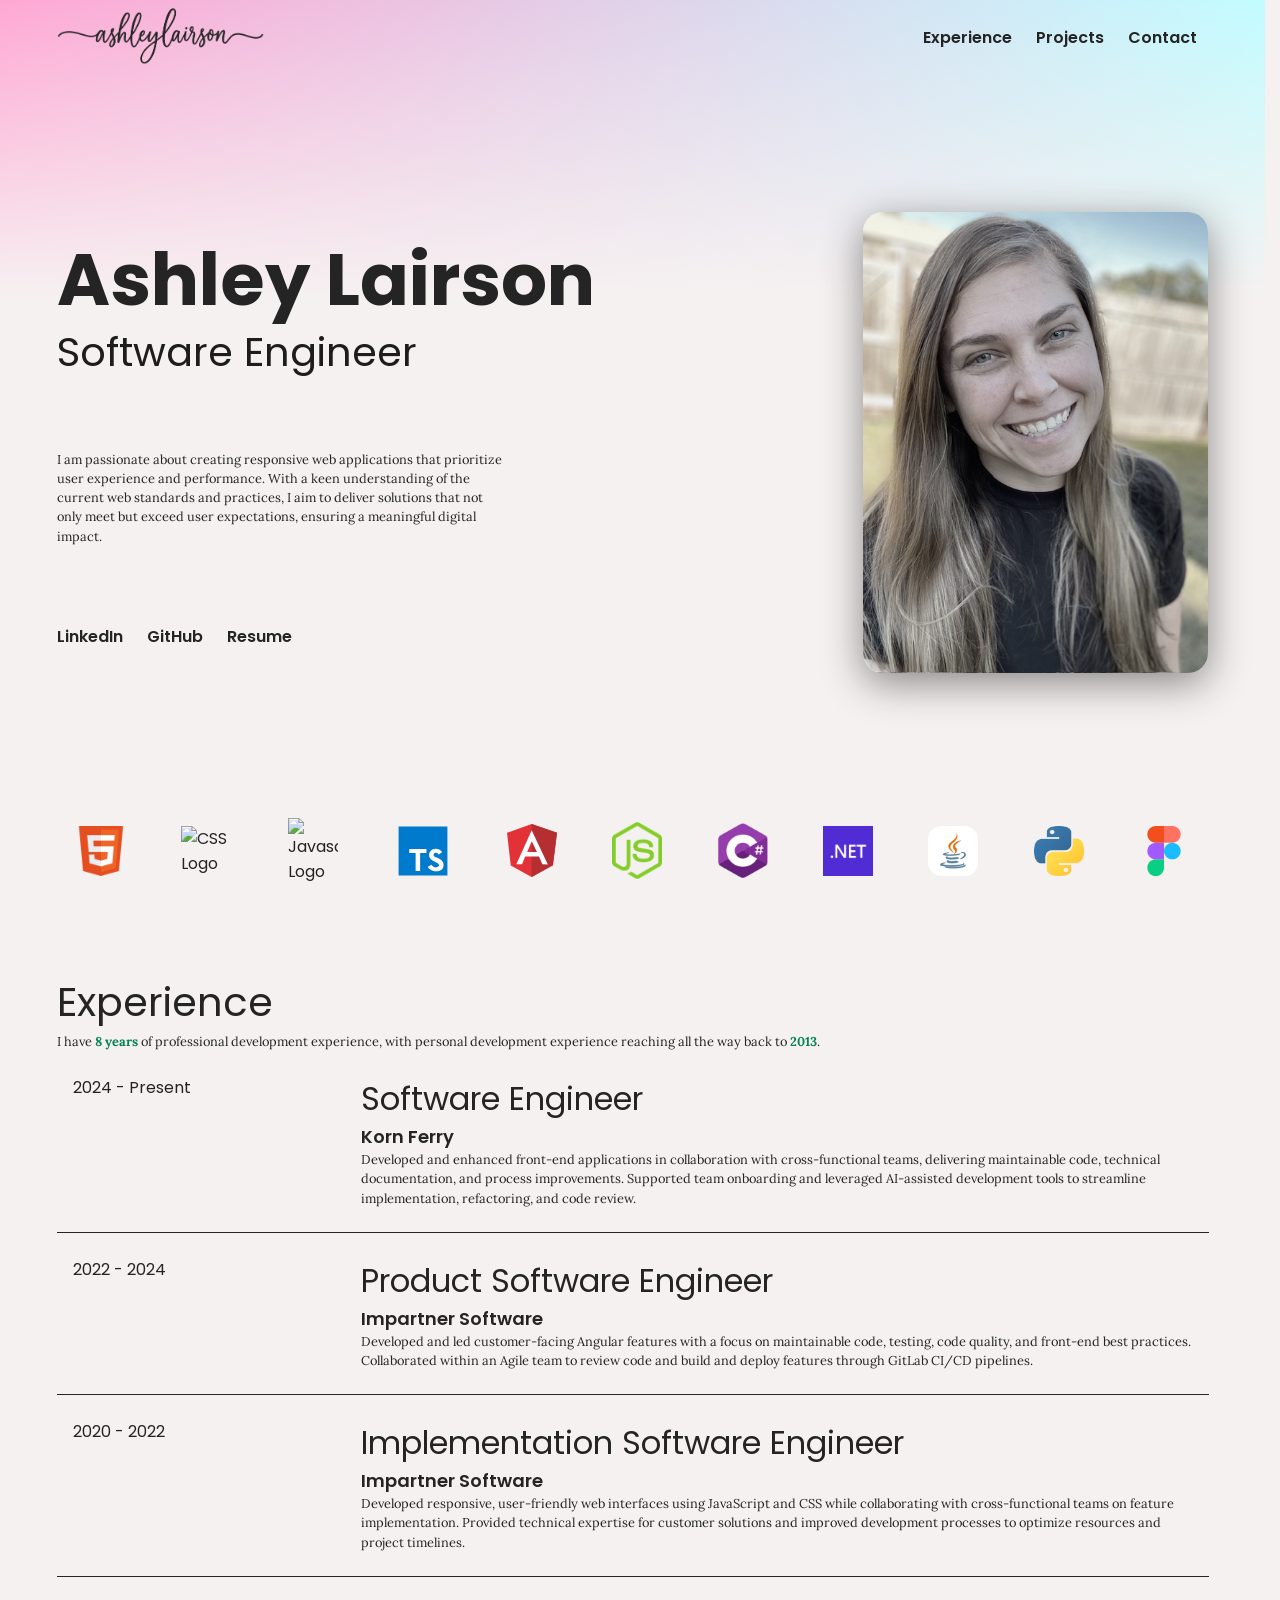
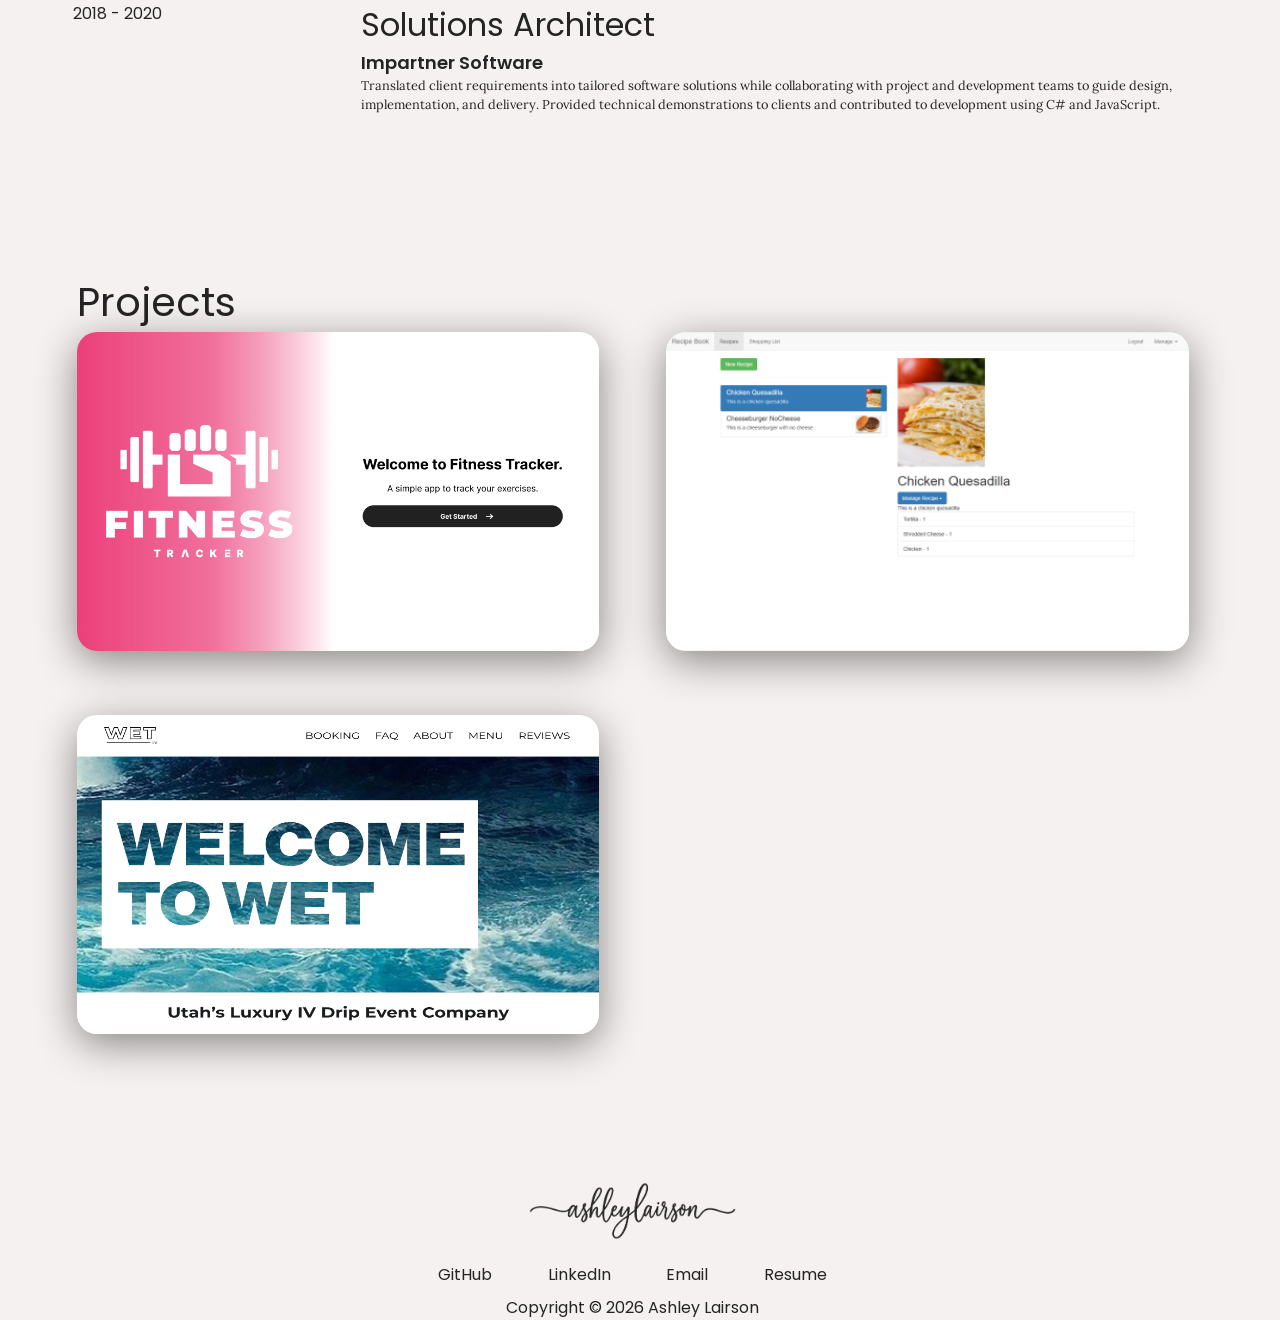
==== commit 70d2c5d8: "backdrop issues when modal opens" ====
--- a/index.html
+++ b/index.html
@@ -31,7 +31,17 @@
             <figure>
               <img id="personal-logo" src="./assets/ashleylairson.png" alt="" />
             </figure>
-            <ul class="nav__link--list">
+            <button
+              type="button"
+              class="nav__toggle click"
+              aria-label="Open menu"
+              aria-expanded="false"
+              aria-controls="nav-menu"
+              onclick="toggleNav()"
+            >
+              <i class="fas fa-bars"></i>
+            </button>
+            <ul id="nav-menu" class="nav__link--list">
               <li class="nav__link">
                 <a
                   href="#experience"
@@ -99,43 +109,6 @@
           <div id="tech-stack">
             <div id="tech-grid"></div>
           </div>
-          <div class="modal">
-              <i
-                class="fas fa-times modal__exit click"
-                onclick="toggleModal()"
-              ></i>
-              <h3 class="modal__title modal__title--contact">
-                Let's have a chat!
-              </h3>
-              <h4 class="modal__sub-title modal__sub-title--contact">
-                I'm currently open to new opportunities.
-              </h4>
-              <form id="contact__form" onsubmit="contact(event)">
-                <div class="form__item">
-                  <label class="form__item--label">Name</label>
-                  <input class="input" type="text" name="user_name" id="" />
-                </div>
-                <div class="form__item">
-                  <label class="form__item--label">Email</label>
-                  <input class="input" type="email" name="user_email" id="" />
-                </div>
-                <div class="form__item">
-                  <label class="form__item--label">Message</label>
-                  <textarea class="input" type="text" name="message" id="">
-  Write your message</textarea
-                  >
-                </div>
-                <button type="submit" id="contact__submit" class="form__submit">
-                  Send
-                </button>
-              </form>
-              <div class="modal__overlay modal__overlay--loading">
-                <i class="fas fa-spinner"></i>
-              </div>
-              <div class="modal__overlay modal__overlay--success">
-                Thanks for the message! Looking forward to speaking to you soon.
-              </div>
-          </div>
         </section>
       </div>
         <section id="experience">
@@ -189,6 +162,43 @@
         <div class="footer__copyright">Copyright © 2026 Ashley Lairson</div>
       </div>
     </footer>
+    <div class="modal">
+      <i
+        class="fas fa-times modal__exit click"
+        onclick="toggleModal()"
+      ></i>
+      <h3 class="modal__title modal__title--contact">
+        Let's have a chat!
+      </h3>
+      <h4 class="modal__sub-title modal__sub-title--contact">
+        I'm currently open to new opportunities.
+      </h4>
+      <form id="contact__form" onsubmit="contact(event)">
+        <div class="form__item">
+          <label class="form__item--label">Name</label>
+          <input class="input" type="text" name="user_name" id="" />
+        </div>
+        <div class="form__item">
+          <label class="form__item--label">Email</label>
+          <input class="input" type="email" name="user_email" id="" />
+        </div>
+        <div class="form__item">
+          <label class="form__item--label">Message</label>
+          <textarea class="input" type="text" name="message" id="">
+  Write your message</textarea
+          >
+        </div>
+        <button type="submit" id="contact__submit" class="form__submit">
+          Send
+        </button>
+      </form>
+      <div class="modal__overlay modal__overlay--loading">
+        <i class="fas fa-spinner"></i>
+      </div>
+      <div class="modal__overlay modal__overlay--success">
+        Thanks for the message! Looking forward to speaking to you soon.
+      </div>
+    </div>
     <button
       id="back-to-top"
       class="back-to-top"
--- a/styles.css
+++ b/styles.css
@@ -1,11 +1,63 @@
 @import url("https://fonts.googleapis.com/css2?family=Poppins:wght@400;500;600;700&display=swap");
 @import url("https://fonts.googleapis.com/css2?family=IBM+Plex+Serif:ital,wght@0,100;0,200;0,300;0,400;0,500;0,600;0,700;1,100;1,200;1,300;1,400;1,500;1,600;1,700&family=Lora:ital,wght@0,400..700;1,400..700&display=swap");
+
+/* COLORS */
+:root {
+  /* palette */
+  --color-white: #fff;
+  --color-charcoal: #242424;
+  --color-graphite: #2f2f2f;
+  --color-navy: #1c1d25;
+  --color-cream: #f6f1f1;
+  --color-gray-300: #dcdfe6;
+  --color-gray-400: #c0c4cc;
+  --color-green: #068454;
+  --color-success: #4bb543;
+  --color-yellow: #f7e86d;
+  --color-pink: #ffa8d4;
+  --color-aqua: #c2fcff;
+  --color-magenta: #ff007f;
+  --color-cyan: #00f2fe;
+  --color-backdrop: rgba(28, 29, 37, 0.6);
+
+  /* theme (light) */
+  --color-bg: var(--color-cream);
+  --color-text: var(--color-charcoal);
+  --color-accent: var(--color-green);
+  --color-on-accent: var(--color-white);
+  --color-link-underline: var(--color-charcoal);
+  --color-divider: var(--color-charcoal);
+  --color-surface: var(--color-cream);
+  --gradient-from: var(--color-pink);
+  --gradient-to: var(--color-aqua);
+  --gradient-fade: rgba(246, 241, 241, 0);
+}
+
+@media (prefers-color-scheme: dark) {
+  :root {
+    --color-bg: var(--color-charcoal);
+    --color-text: var(--color-white);
+    --color-accent: var(--color-yellow);
+    --color-on-accent: var(--color-charcoal);
+    --color-link-underline: var(--color-yellow);
+    --color-divider: rgba(255, 255, 255, 0.45);
+    --color-surface: var(--color-graphite);
+    --gradient-from: var(--color-magenta);
+    --gradient-to: var(--color-cyan);
+    --gradient-fade: rgba(36, 36, 36, 0.5);
+  }
+}
 
 body {
   width: 100%;
   max-width: 1200px;
   min-height: 100vh;
   margin: 0 auto;
+  color: var(--color-text);
+  background-color: var(--color-bg);
+  background-image:
+    linear-gradient(to bottom, var(--gradient-fade) 0%, var(--color-bg) 100%),
+    linear-gradient(to right, var(--gradient-from), var(--gradient-to));
 
   /* gradient position*/
   background-attachment: fixed;
@@ -77,10 +129,10 @@
 input,
 textarea {
   width: 100%;
-  background-color: #242424;
-  color: #fff;
+  background-color: var(--color-charcoal);
+  color: var(--color-white);
   outline: none;
-  border: 2px solid #c0c4cc;
+  border: 2px solid var(--color-gray-400);
   border-top: none;
   border-left: none;
   border-right: none;
@@ -90,12 +142,12 @@
 
 input:hover,
 textarea:hover {
-  border-color: #dcdfe6;
+  border-color: var(--color-gray-300);
 }
 
 input:focus,
 textarea:focus {
-  border-color: #068454;
+  border-color: var(--color-accent);
 }
 
 textarea {
@@ -125,11 +177,11 @@
 }
 
 .link__hover-effect--white:after {
-  background-color: #fff;
+  background-color: var(--color-white);
 }
 
 .link__hover-effect--black:after {
-  background-color: #242424;
+  background-color: var(--color-link-underline);
 }
 
 .link__hover-effect:hover:after {
@@ -150,8 +202,7 @@
   content: "";
   position: fixed;
   inset: 0;
-  background-color: rgba(28, 29, 37, 0.6);
-  backdrop-filter: blur(4px);
+  background-color: var(--color-backdrop);
   z-index: 50;
   opacity: 0;
   visibility: hidden;
@@ -163,6 +214,17 @@
 .modal--open::before {
   opacity: 1;
   visibility: visible;
+}
+
+/* blur the page itself rather than using backdrop-filter */
+main,
+footer {
+  transition: filter 400ms ease;
+}
+
+.modal--open main,
+.modal--open footer {
+  filter: blur(4px);
 }
 
 /* lock page scroll while the modal is open */
@@ -187,8 +249,8 @@
   font-size: 18px;
   border: none;
   border-radius: 50%;
-  background-color: #068454;
-  color: #fff;
+  background-color: var(--color-accent);
+  color: var(--color-on-accent);
   box-shadow: 0 6px 20px rgba(0, 0, 0, 0.35);
   cursor: pointer;
   z-index: 100;
@@ -321,7 +383,7 @@
 .scroll__icon {
   width: 20px;
   height: 30px;
-  border: 2px solid #242424;
+  border: 2px solid var(--color-text);
   border-radius: 24px;
   display: flex;
   align-items: center;
@@ -332,7 +394,7 @@
   content: "";
   width: 4px;
   height: 6px;
-  background-color: #242424;
+  background-color: var(--color-text);
   border-radius: 2px;
   animation: scroll 1000ms infinite alternate-reverse;
 }
@@ -349,12 +411,26 @@
 /* NAVIGATION BAR */
 
 nav {
+  position: relative;
   display: flex;
   justify-content: space-between;
   align-items: center;
   height: 75px;
 }
 
+.nav__toggle {
+  display: none;
+  align-items: center;
+  justify-content: center;
+  width: 44px;
+  height: 44px;
+  padding: 0;
+  border: none;
+  background: transparent;
+  font-size: 24px;
+  color: var(--color-text);
+}
+
 #personal-logo {
   width: auto;
   height: 75px;
@@ -371,7 +447,7 @@
 .nav__link--anchor,
 .social__link {
   font-size: 16px;
-  color: #242424;
+  color: var(--color-text);
   font-weight: 600;
 }
 
@@ -391,8 +467,8 @@
   max-height: calc(100dvh - 48px);
   padding: 48px clamp(24px, 6vw, 56px);
   border-radius: 20px;
-  background-color: #242424;
-  color: #fff;
+  background-color: var(--color-charcoal);
+  color: var(--color-white);
   overflow-x: hidden;
   overflow-y: auto;
   overscroll-behavior: contain;
@@ -429,9 +505,9 @@
 }
 
 .form__submit {
-  background-color: #068454;
-  border: 2px solid #068454;
-  color: #fff;
+  background-color: var(--color-accent);
+  border: 2px solid var(--color-accent);
+  color: var(--color-on-accent);
   font-size: 20px;
   font-weight: 700;
   width: 100%;
@@ -441,13 +517,14 @@
 }
 
 .form__submit:hover {
-  border-color: #fff;
+  border-color: var(--color-white);
   background-color: transparent;
+  color: var(--color-white);
 }
 
 .form__submit:active {
-  border-color: #068454;
-  color: #068454;
+  border-color: var(--color-accent);
+  color: var(--color-accent);
 }
 
 .modal__overlay {
@@ -463,12 +540,12 @@
 }
 
 .modal__overlay--loading {
-  background-color: #242424;
+  background-color: var(--color-charcoal);
   font-size: 80px;
 }
 
 .modal__overlay--success {
-  background-color: #4bb543;
+  background-color: var(--color-success);
   font-size: 40px;
   font-weight: 700;
   text-align: center;
@@ -497,7 +574,7 @@
   position: absolute;
   top: 20px;
   right: 24px;
-  color: #fff;
+  color: var(--color-white);
   font-size: 28px;
   z-index: 100;
 }
@@ -515,7 +592,8 @@
     justify-content: center;
     align-items: center;
 
-    &:hover {
+    &:hover,
+    &:active {
       filter: brightness(80%);
       justify-content: space-around;
 
@@ -554,7 +632,7 @@
   > div {
     display: grid;
     grid-template-columns: 1fr 3fr;
-    border-bottom: 1px solid #000;
+    border-bottom: 1px solid var(--color-divider);
     padding: 24px 0;
 
     &:last-child {
@@ -574,7 +652,7 @@
 
 .year {
   font-weight: 700;
-  color: #068454;
+  color: var(--color-accent);
 }
 
 /* PROJECTS */
@@ -619,7 +697,7 @@
   left: 0;
   height: 100%;
   width: 100%;
-  background-color: #1c1d25;
+  background-color: var(--color-navy);
   opacity: 0;
   transition: opacity 450ms ease;
   z-index: 2;
@@ -670,15 +748,15 @@
 .project__description--para,
 .project__description--link {
   text-align: left;
-  color: #fff;
+  color: var(--color-white);
 }
 
 .project__description--link {
   text-align: left;
-  color: #fff;
+  color: var(--color-white);
 
   &:hover {
-    color: #068454;
+    color: var(--color-accent);
   }
 }
 
@@ -710,7 +788,7 @@
 .footer__social--link,
 .footer__copyright,
 .footer__logo--popper {
-  color: #242424;
+  color: var(--color-text);
 }
 
 .footer__logo--popper {
@@ -731,83 +809,30 @@
   opacity: 1;
 }
 
-@media (prefers-color-scheme: light) {
-  body {
-    background-image:
-      linear-gradient(
-        to bottom,
-        rgba(246, 241, 241, 0) 0%,
-        rgba(246, 241, 241, 1) 100%
-      ),
-      linear-gradient(to right, #ffa8d4, #c2fcff);
-    background-color: #f6f1f1;
-  }
-}
-
 @media (prefers-color-scheme: dark) {
-  body {
-    background-image:
-      linear-gradient(
-        to bottom,
-        rgba(36, 36, 36, 0.5) 0%,
-        rgba(36, 36, 36, 1) 100%
-      ),
-      linear-gradient(to right, #ff007f, #00f2fe);
-    background-color: #242424;
-    color: white;
-  }
-  .nav__link--anchor,
-  .social__link,
-  .footer__social--link,
-  .footer__copyright {
-    color: white;
-  }
   #personal-logo,
   .footer__logo--img {
     filter: invert(1);
   }
-  .link__hover-effect--black:after {
-    background-color: #f7e86d;
-  }
-  input:focus,
-  textarea:focus {
-    border-color: #f7e86d;
-  }
-  .form__submit {
-      color: #242424;
-      background-color: #f7e86d;
-      border: 2px solid #f7e86d;
-
-      &:hover {
-        color: #fff;
-      }
-      &:active {
-        border-color: #f7e86d;
-        color: #f7e86d;
-      }
-  }
-  .back-to-top {
-    background-color: #f7e86d;
-    color: #000;
-  }
-  .year {
-    color: #f7e86d;
+}
+
+/* Larger tablets */
+@media (max-width: 1032px) {
+  .header-gradient,
+  #experience,
+  #projects {
+    min-height: auto;
+    padding-bottom: clamp(8px, 2vh, 16px);
   }
   #experience-grid {
     > div {
-      border-bottom: 1px solid rgba(255, 255, 255, 0.45);
+      #experience-dates {
+        margin: 0;
+      }
     }
   }
-  .project__description--link {
-  &:hover {
-    color: #f7e86d;
-  }
-}
-
-/* Larger tablets */
-@media (max-width: 1032px) {
-  body {
-    max-height: 100vh;
+  #projects {
+    padding-inline: 0;
   }
   #landing-page {
     min-height: auto;
@@ -852,9 +877,6 @@
 
 /* Small phones, tablets, large smart phones */
 @media (max-width: 768px) {
-  body {
-    overflow: hidden;
-  }
   nav {
     height: auto;
     padding: 1% 0;
@@ -865,6 +887,7 @@
   .header__picture {
     display: flex;
   }
+
   .project__description--para {
     display: none;
   }
@@ -872,11 +895,8 @@
 
 /* Small phones */
 @media (max-width: 524px) {
-  body {
-    overflow: auto;
-  }
   #personal-logo {
-    height: 40px;
+    height: 50px;
   }
   #landing-page {
     margin-bottom: 24px;
@@ -901,8 +921,46 @@
     border-radius: 20px;
     box-shadow: 0 10px 20px rgba(0, 0, 0, 0.45);
   }
-  .nav__link:first-child {
+  .nav__toggle {
+    display: flex;
+  }
+  .nav__link--list {
+    position: absolute;
+    top: 100%;
+    right: 0;
+    z-index: 50;
+    flex-direction: column;
+    min-width: 180px;
+    margin: 0;
+    padding: 8px 0;
+    border-radius: 12px;
+    background-color: var(--color-surface);
+    box-shadow: 0 10px 30px rgba(0, 0, 0, 0.25);
+    opacity: 0;
+    visibility: hidden;
+    transform: translateY(-8px);
+    transition:
+      opacity 200ms ease,
+      transform 200ms ease,
+      visibility 200ms;
+  }
+  .nav--open .nav__link--list {
+    opacity: 1;
+    visibility: visible;
+    transform: translateY(0);
+  }
+  .nav__link {
+    margin: 0;
+  }
+  .nav__link--anchor {
+    display: block;
+    padding: 12px 20px;
+  }
+  .nav__link--anchor.link__hover-effect:after {
     display: none;
+  }
+  #tech-grid {
+    gap: 0;
   }
   .project {
     width: 100%;
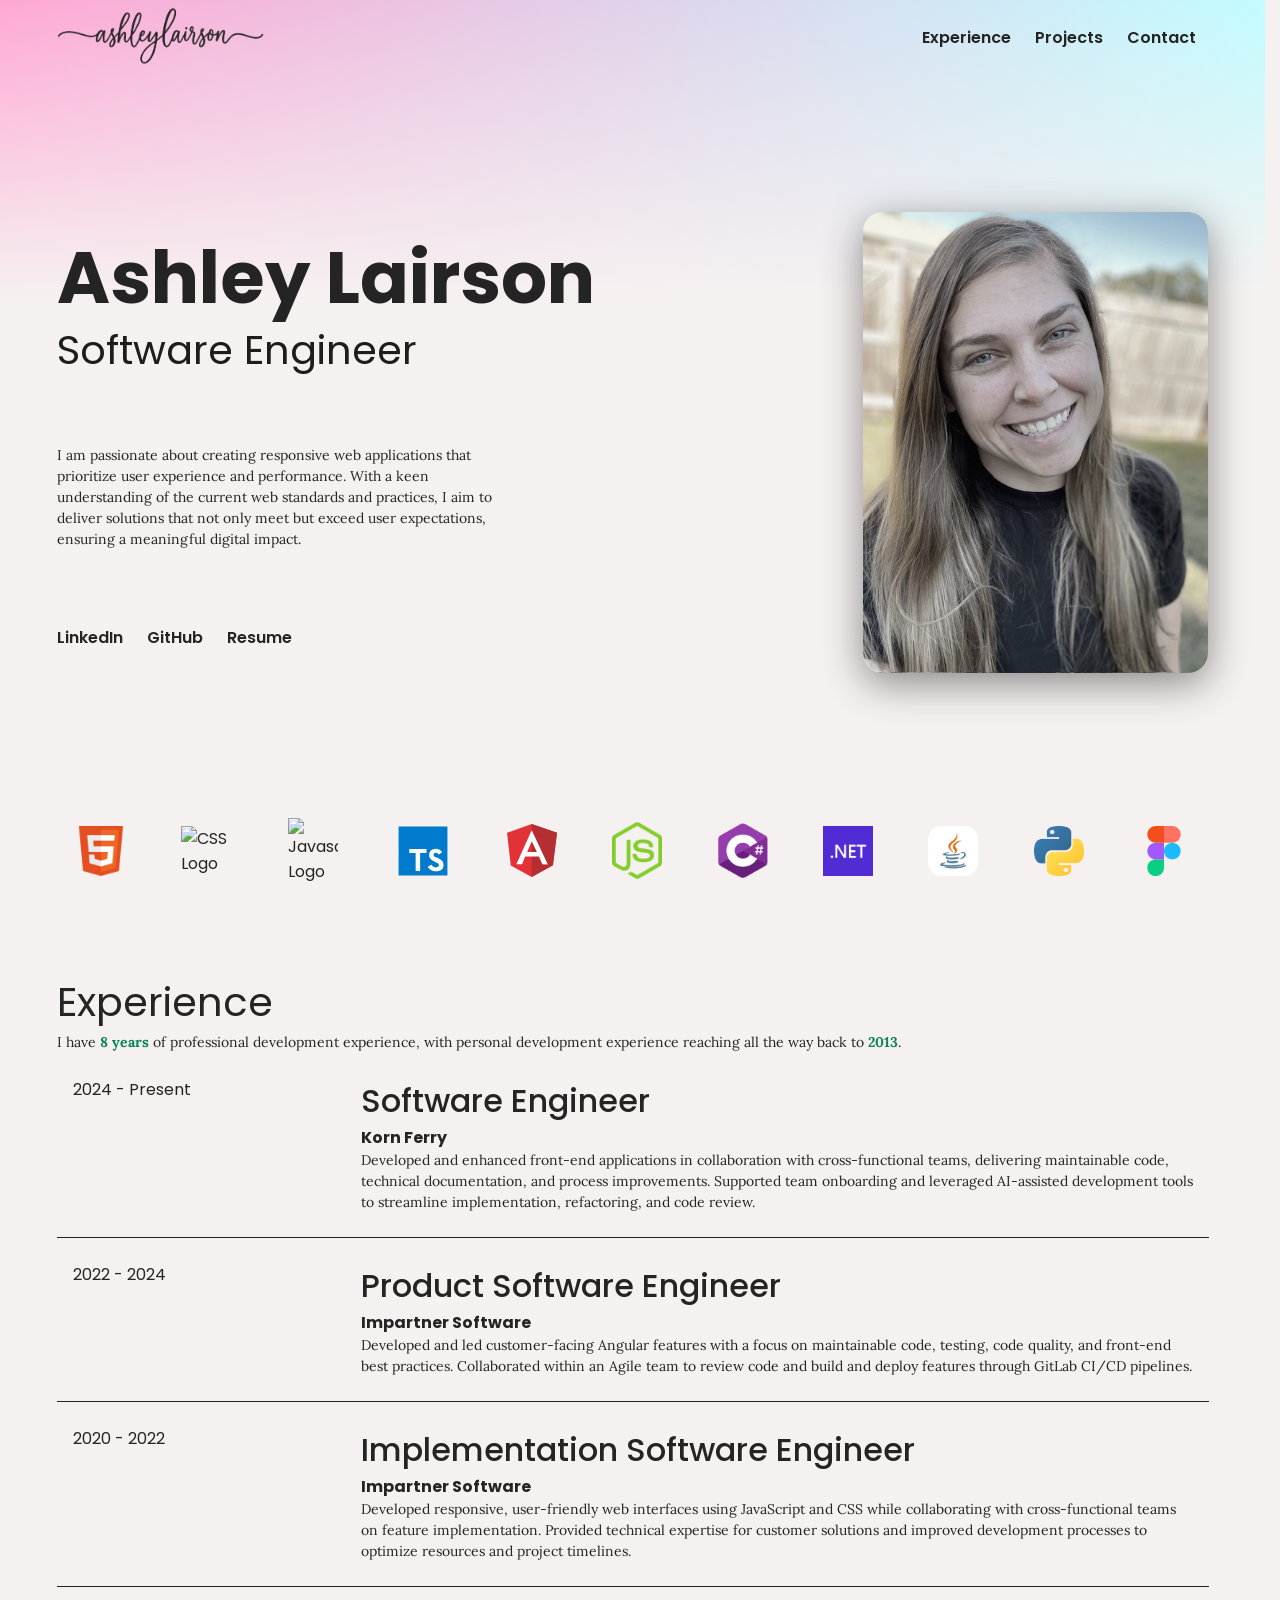
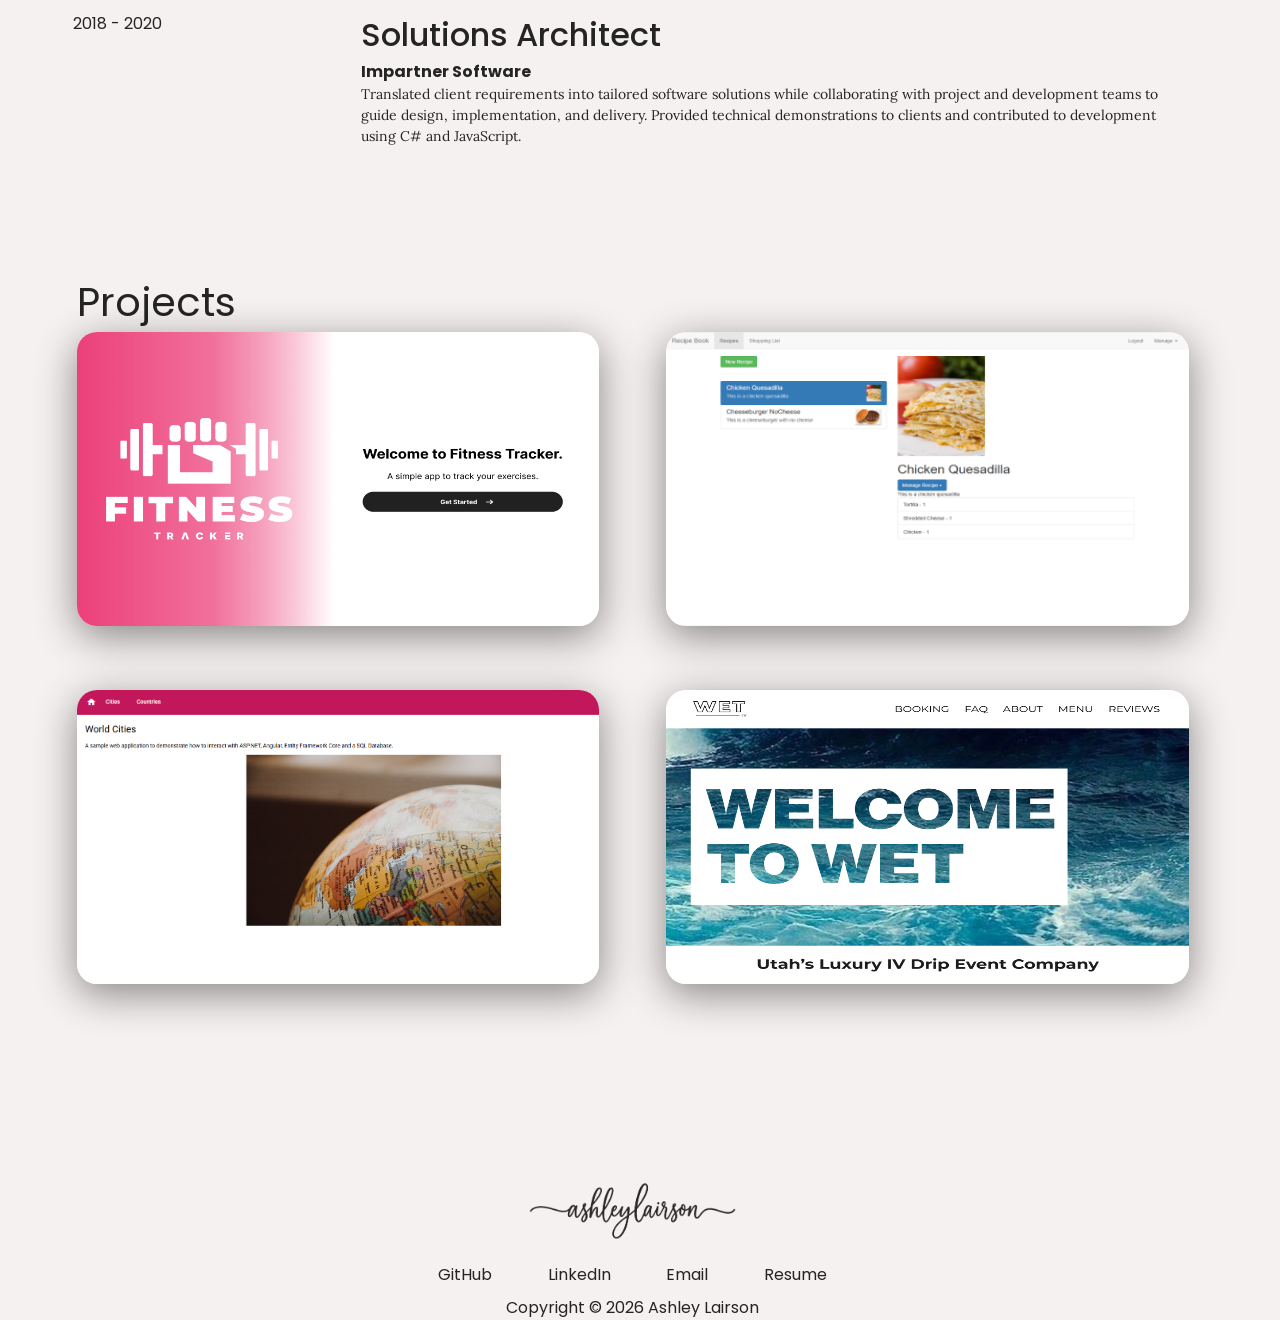
==== commit 1533c228: "restructure portfolio to accommodate case studies for database projects" ====
--- a/index.html
+++ b/index.html
@@ -31,6 +31,10 @@
             <figure>
               <img id="personal-logo" src="./assets/ashleylairson.png" alt="" />
             </figure>
+            <button id="theme" class="theme" onclick="changeTheme()">
+              <span class="moon-icon"><i class="fa-solid fa-moon"></i></span>
+              <span class="sun-icon"><i class="fa-regular fa-sun"></i></span>
+            </button>
             <button
               type="button"
               class="nav__toggle click"
@@ -207,6 +211,7 @@
     >
       <i class="fas fa-arrow-up"></i>
     </button>
+    <script src="./shared.js"></script>
     <script src="./index.js"></script>
   </body>
 </html>
--- a/styles.css
+++ b/styles.css
@@ -1,7 +1,6 @@
 @import url("https://fonts.googleapis.com/css2?family=Poppins:wght@400;500;600;700&display=swap");
 @import url("https://fonts.googleapis.com/css2?family=IBM+Plex+Serif:ital,wght@0,100;0,200;0,300;0,400;0,500;0,600;0,700;1,100;1,200;1,300;1,400;1,500;1,600;1,700&family=Lora:ital,wght@0,400..700;1,400..700&display=swap");
 
-/* COLORS */
 :root {
   /* palette */
   --color-white: #fff;
@@ -20,6 +19,17 @@
   --color-cyan: #00f2fe;
   --color-backdrop: rgba(28, 29, 37, 0.6);
 
+  /* fonts */
+  --font-large-h1: 72px;
+  --font-large-h2: 40px;
+  --font-large-h3: 32px;
+  --font-medium-h1: 56px;
+  --font-medium-h2: 32px;
+  --font-medium-h3: 24px;
+  --font-small-h1: 40px;
+  --font-small-h2: 32px;
+  --font-small-h3: 24px;
+
   /* theme (light) */
   --color-bg: var(--color-cream);
   --color-text: var(--color-charcoal);
@@ -33,19 +43,18 @@
   --gradient-fade: rgba(246, 241, 241, 0);
 }
 
-@media (prefers-color-scheme: dark) {
-  :root {
-    --color-bg: var(--color-charcoal);
-    --color-text: var(--color-white);
-    --color-accent: var(--color-yellow);
-    --color-on-accent: var(--color-charcoal);
-    --color-link-underline: var(--color-yellow);
-    --color-divider: rgba(255, 255, 255, 0.45);
-    --color-surface: var(--color-graphite);
-    --gradient-from: var(--color-magenta);
-    --gradient-to: var(--color-cyan);
-    --gradient-fade: rgba(36, 36, 36, 0.5);
-  }
+/* theme (dark) */
+:root.dark {
+  --color-bg: var(--color-charcoal);
+  --color-text: var(--color-white);
+  --color-accent: var(--color-yellow);
+  --color-on-accent: var(--color-charcoal);
+  --color-link-underline: var(--color-yellow);
+  --color-divider: rgba(255, 255, 255, 0.45);
+  --color-surface: var(--color-graphite);
+  --gradient-from: var(--color-magenta);
+  --gradient-to: var(--color-cyan);
+  --gradient-fade: rgba(36, 36, 36, 0.5);
 }
 
 body {
@@ -87,31 +96,27 @@
 }
 
 h1 {
-  font-size: clamp(40px, 7vw, 72px);
+  font-size: var(--font-large-h1);
 }
 
 h2 {
-  font-size: clamp(32px, 3.5vw, 40px);
+  font-size: var(--font-large-h2);
   font-weight: 400;
 }
 
 h3 {
-  font-size: clamp(24px, 2.5vw, 32px);
-  font-weight: 400;
-}
-
-h4 {
-  font-size: clamp(18px, 1vw, 32px);
-  font-weight: 600;
+  font-size: var(--font-large-h3);
+  font-weight: 500;
 }
 
 p,
 span {
   font-family: "Lora", serif;
   line-height: 1.5;
-  font-size: clamp(12px, 1vw, 16px);
-
-  &.tech {
+  font-size: clamp(14px, 1vw, 16px);
+
+  &.tech,
+  &.section__footnote {
     font-size: 11px;
   }
 }
@@ -161,6 +166,44 @@
   font-weight: 700;
 }
 
+button {
+  padding: 8px 16px;
+  border-radius: 999px;
+  font-weight: 600;
+
+  &.primary {
+    background-color: var(--color-accent);
+    color: var(--color-cream);
+    border: 2px solid var(--color-accent);
+
+    &:hover {
+      border: 2px solid var(--color-charcoal);
+      background-color: transparent;
+      color: var(--color-charcoal);
+    }
+  }
+  &.secondary {
+    background-color: transparent;
+    color: var(--color-charcoal);
+    border: 2px solid var(--color-charcoal);
+
+    &:hover {
+      border: 2px solid var(--color-accent);
+      color: var(--color-accent);
+    }
+  }
+
+  &.theme {
+    border: none;
+    background: none;
+    padding: 0;
+  }
+
+  > .sun-icon {
+    display: none;
+  }
+}
+
 .responsive {
   width: 100%;
   height: auto;
@@ -194,7 +237,9 @@
 .header {
   opacity: 1;
   visibility: visible;
-  transition: all 600ms 400ms;
+  transition:
+    all 600ms 400ms,
+    color 0s;
 }
 
 /* modal backdrop: fades the whole page behind the modal */
@@ -445,7 +490,9 @@
 }
 
 .nav__link--anchor,
-.social__link {
+.social__link,
+.hero__link,
+.section__link {
   font-size: 16px;
   color: var(--color-text);
   font-weight: 600;
@@ -680,6 +727,7 @@
   width: 100%;
   transition: all 500ms ease;
   max-height: 319px;
+  aspect-ratio: 16/9;
 }
 
 .project__wrapper {
@@ -809,24 +857,61 @@
   opacity: 1;
 }
 
-@media (prefers-color-scheme: dark) {
+:root.dark {
   #personal-logo,
   .footer__logo--img {
     filter: invert(1);
   }
+  button {
+    &.primary {
+      color: var(--color-charcoal);
+
+      &:hover {
+        border: 2px solid var(--color-cream);
+        color: var(--color-cream);
+      }
+    }
+    &.secondary {
+      color: var(--color-cream);
+      border: 2px solid var(--color-cream);
+    }
+
+    > .moon-icon {
+      display: none;
+    }
+
+    > .sun-icon {
+      display: inline;
+      color: var(--color-cream);
+    }
+  }
 }
 
 /* Larger tablets */
 @media (max-width: 1032px) {
+  h1 {
+    font-size: var(--font-medium-h1);
+  }
+
+  h2 {
+    font-size: var(--font-medium-h2);
+  }
+
+  h3 {
+    font-size: var(--font-medium-h3);
+  }
+
   .header-gradient,
   #experience,
   #projects {
     min-height: auto;
     padding-bottom: clamp(8px, 2vh, 16px);
   }
-  #experience-grid {
+  #experience-grid,
+  #layers {
     > div {
-      #experience-dates {
+      #experience-dates,
+      #layer-title {
         margin: 0;
       }
     }
@@ -877,6 +962,18 @@
 
 /* Small phones, tablets, large smart phones */
 @media (max-width: 768px) {
+  h1 {
+    font-size: var(--font-small-h1);
+  }
+
+  h2 {
+    font-size: var(--font-small-h2);
+  }
+
+  h3 {
+    font-size: var(--font-small-h3);
+  }
+
   nav {
     height: auto;
     padding: 1% 0;
